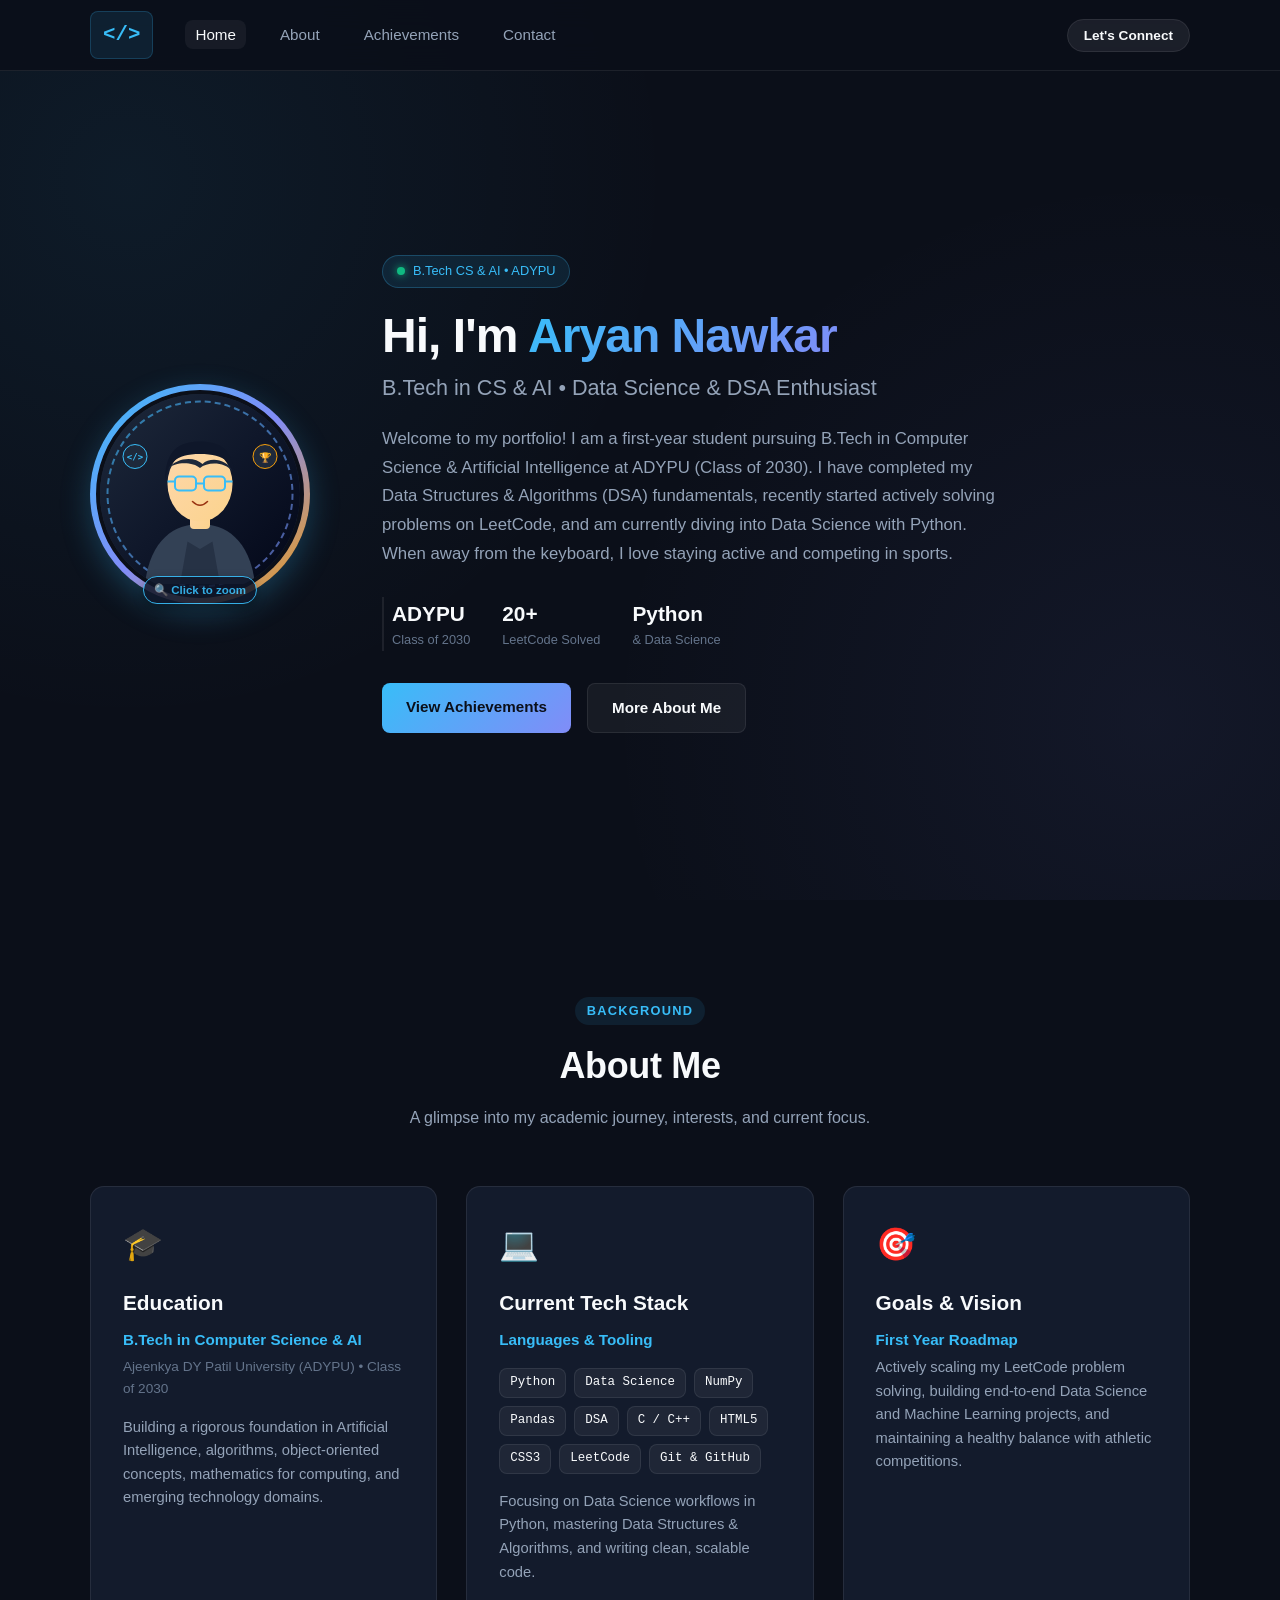
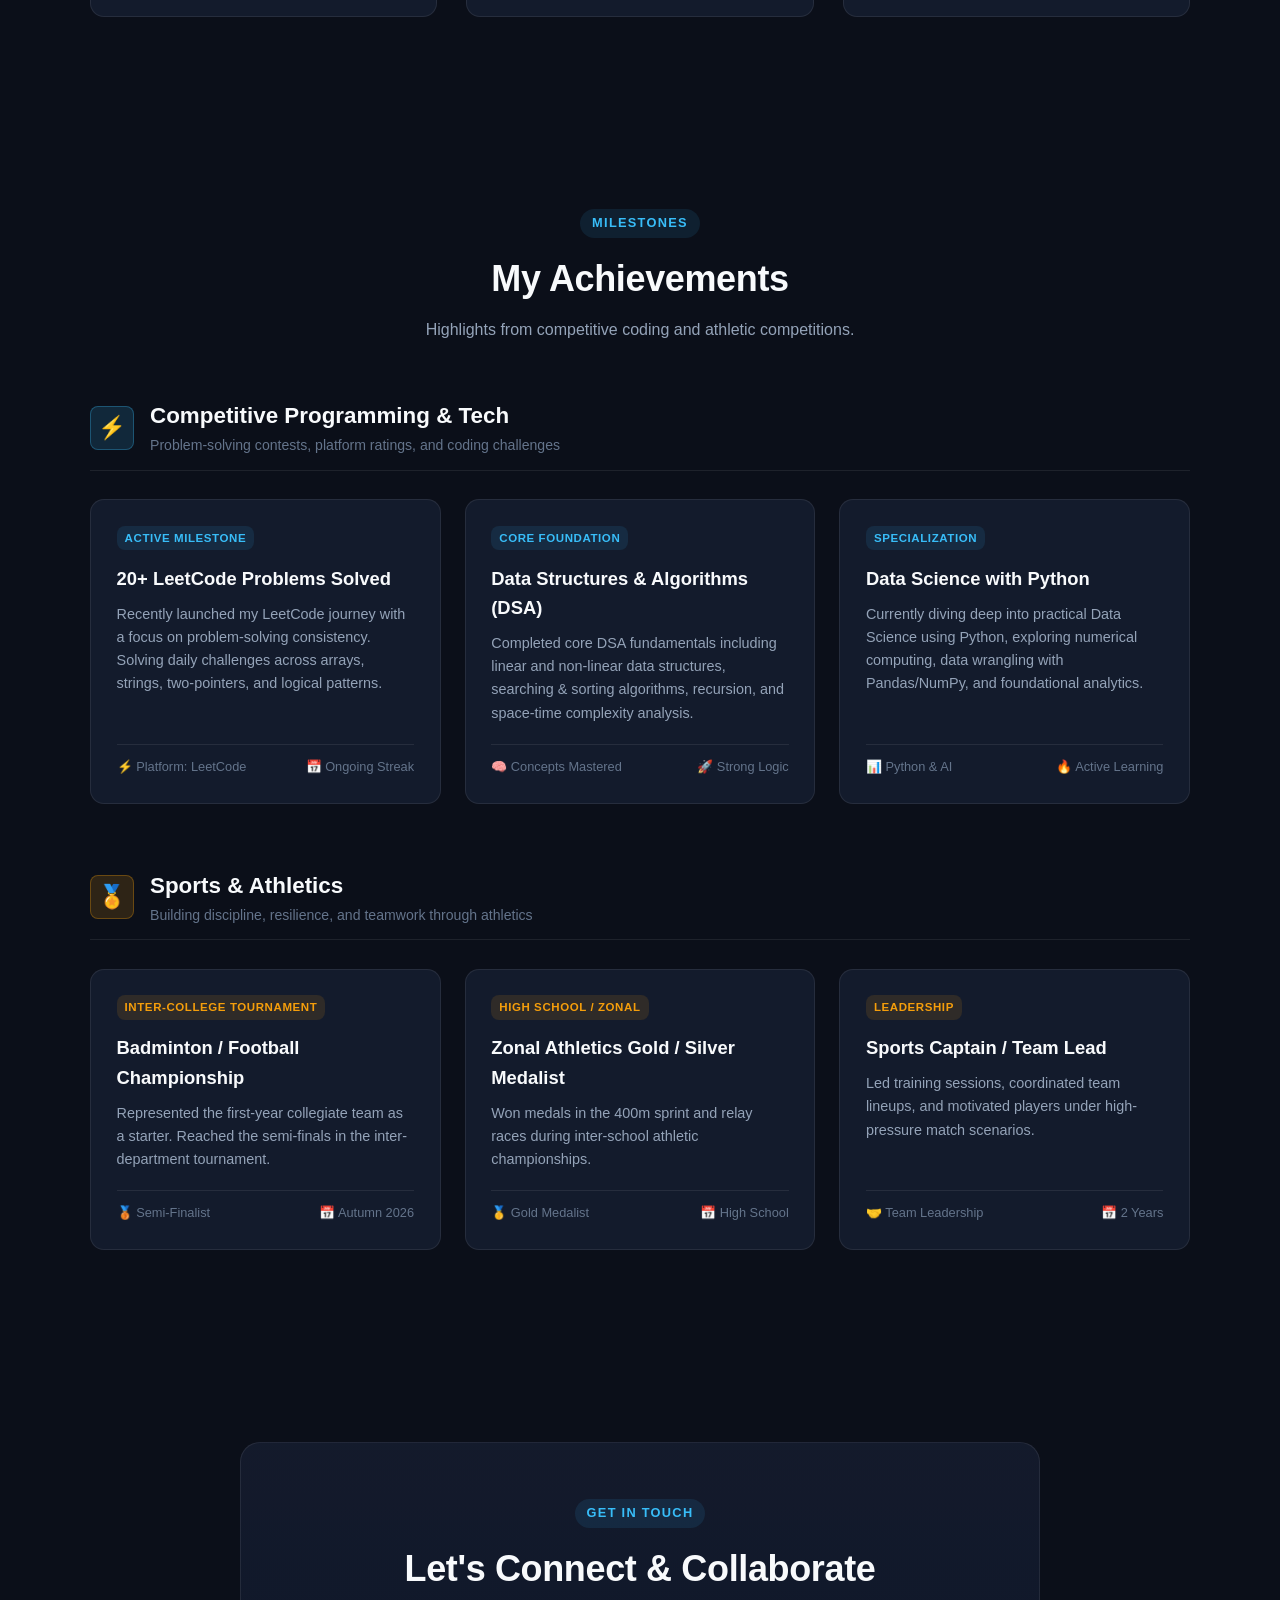
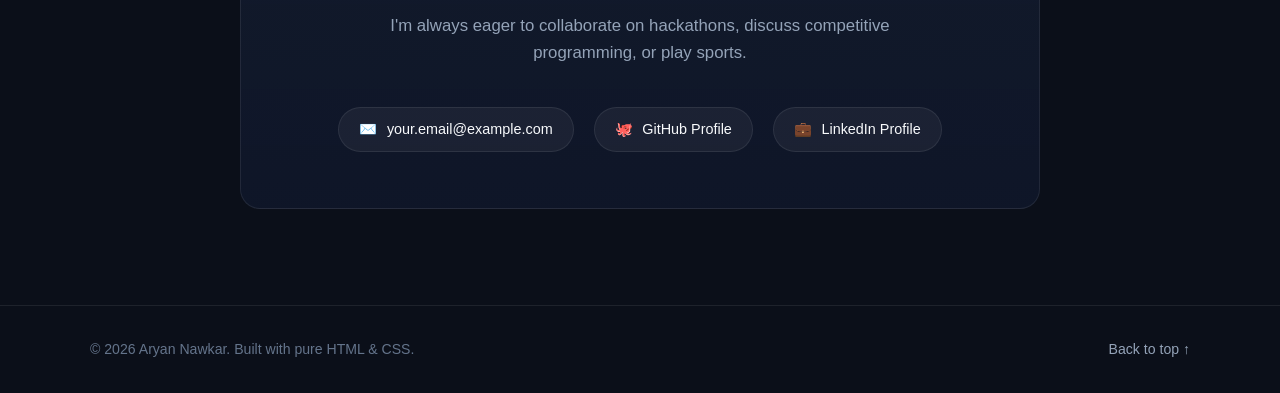
==== Portfolio/index.html @ 8f2a68d4 "Changing name form portfolio.html to index.html" ====
<!DOCTYPE html>
<html lang="en">
<head>
  <meta charset="UTF-8" />
  <meta name="viewport" content="width=device-width, initial-scale=1.0" />
  <title>Aryan Nawkar | B.Tech CS &amp; AI Portfolio</title>
  <link rel="stylesheet" href="style.css" />
</head>
<body>

  <!-- ========================================================= -->
  <!-- HIDDEN CHECKBOX CONTROLLER (FOR PURE CSS PHOTO MODAL)     -->
  <!-- ========================================================= -->
  <!-- This hidden checkbox lets us open/close the full photo on click without any JavaScript! -->
  <input type="checkbox" id="photo-zoom" class="photo-modal-toggle" aria-hidden="true" />

  <!-- ========================================================= -->
  <!-- NAVIGATION BAR (TOP-LEFT ORIENTED)                       -->
  <!-- ========================================================= -->
  <header class="site-header">
    <nav class="nav-container">
      <div class="nav-left">
        <span class="logo-mark">&lt;/&gt;</span>
        <ul class="nav-links">
          <li><a href="#home" class="nav-link active">Home</a></li>
          <li><a href="#about" class="nav-link">About</a></li>
          <li><a href="#achievements" class="nav-link">Achievements</a></li>
          <li><a href="#contact" class="nav-link">Contact</a></li>
        </ul>
      </div>
      <div class="nav-right">
        <a href="#contact" class="btn-nav">Let's Connect</a>
      </div>
    </nav>
  </header>

  <main>
    <!-- ========================================================= -->
    <!-- HERO / HOME SECTION                                       -->
    <!-- Left: Round Image (Clickable to animate into full view)   -->
    <!-- Right: Personal Description                               -->
    <!-- ========================================================= -->
    <section id="home" class="hero-section">
      <div class="hero-container">
        
        <!-- LEFT: ROUND PROFILE IMAGE -->
        <div class="hero-left">
          <!-- Clicking this label toggles the checkbox, triggering the zoom modal -->
          <label for="photo-zoom" class="avatar-wrapper" title="Click to view full picture">
            <!-- 💡 STUDENT TIP: Replace 'avatar-placeholder.svg' with your own image file (e.g. 'me.jpg') -->
            <img src="avatar-placeholder.svg" alt="Profile Picture" class="avatar-img" />
            <span class="avatar-badge">🔍 Click to zoom</span>
          </label>
        </div>

        <!-- RIGHT: DESCRIPTION -->
        <div class="hero-right">
          <div class="status-pill">
            <span class="status-dot"></span> B.Tech CS &amp; AI &bull; ADYPU
          </div>
          <h1 class="hero-title">
            Hi, I'm <span class="highlight">Aryan Nawkar</span>
          </h1>
          <h2 class="hero-subtitle">
            B.Tech in CS &amp; AI &bull; Data Science &amp; DSA Enthusiast
          </h2>
          <p class="hero-description">
            Welcome to my portfolio! I am a first-year student pursuing B.Tech in Computer Science &amp; Artificial Intelligence at ADYPU (Class of 2030). 
            I have completed my Data Structures &amp; Algorithms (DSA) fundamentals, recently started actively solving problems on LeetCode, 
            and am currently diving into Data Science with Python. When away from the keyboard, I love staying active and competing in sports.
          </p>

          <!-- Quick Highlights -->
          <div class="hero-highlights">
            <div class="highlight-item">
              <span class="highlight-num">ADYPU</span>
              <span class="highlight-label">Class of 2030</span>
            </div>
            <div class="highlight-item">
              <span class="highlight-num">20+</span>
              <span class="highlight-label">LeetCode Solved</span>
            </div>
            <div class="highlight-item">
              <span class="highlight-num">Python</span>
              <span class="highlight-label">&amp; Data Science</span>
            </div>
          </div>

          <div class="hero-actions">
            <a href="#achievements" class="btn-primary">View Achievements</a>
            <a href="#about" class="btn-secondary">More About Me</a>
          </div>
        </div>

      </div>
    </section>

    <!-- ========================================================= -->
    <!-- ABOUT SECTION                                             -->
    <!-- ========================================================= -->
    <section id="about" class="section about-section">
      <div class="container">
        <div class="section-header">
          <span class="section-tag">Background</span>
          <h2 class="section-title">About Me</h2>
          <p class="section-subtitle">A glimpse into my academic journey, interests, and current focus.</p>
        </div>

        <div class="about-grid">
          <div class="about-card">
            <div class="card-icon">🎓</div>
            <h3>Education</h3>
            <p class="card-headline">B.Tech in Computer Science &amp; AI</p>
            <p class="card-subtext">Ajeenkya DY Patil University (ADYPU) &bull; Class of 2030</p>
            <p class="card-desc">
              Building a rigorous foundation in Artificial Intelligence, algorithms, object-oriented concepts, 
              mathematics for computing, and emerging technology domains.
            </p>
          </div>

          <div class="about-card">
            <div class="card-icon">💻</div>
            <h3>Current Tech Stack</h3>
            <p class="card-headline">Languages &amp; Tooling</p>
            <div class="tags-container">
              <span class="tag">Python</span>
              <span class="tag">Data Science</span>
              <span class="tag">NumPy</span>
              <span class="tag">Pandas</span>
              <span class="tag">DSA</span>
              <span class="tag">C / C++</span>
              <span class="tag">HTML5</span>
              <span class="tag">CSS3</span>
              <span class="tag">LeetCode</span>
              <span class="tag">Git &amp; GitHub</span>
            </div>
            <p class="card-desc">
              Focusing on Data Science workflows in Python, mastering Data Structures &amp; Algorithms, and writing clean, scalable code.
            </p>
          </div>

          <div class="about-card">
            <div class="card-icon">🎯</div>
            <h3>Goals &amp; Vision</h3>
            <p class="card-headline">First Year Roadmap</p>
            <p class="card-desc">
              Actively scaling my LeetCode problem solving, building end-to-end Data Science and Machine Learning projects, 
              and maintaining a healthy balance with athletic competitions.
            </p>
          </div>
        </div>
      </div>
    </section>

    <!-- ========================================================= -->
    <!-- ACHIEVEMENTS SECTION (WITH SUBSECTIONS)                  -->
    <!-- 1. Competitive Programming                                -->
    <!-- 2. Sports & Athletics                                     -->
    <!-- ========================================================= -->
    <section id="achievements" class="section achievements-section">
      <div class="container">
        
        <div class="section-header">
          <span class="section-tag">Milestones</span>
          <h2 class="section-title">My Achievements</h2>
          <p class="section-subtitle">Highlights from competitive coding and athletic competitions.</p>
        </div>

        <!-- SUBSECTION 1: COMPETITIVE PROGRAMMING -->
        <div class="achieve-subsection">
          <div class="subsection-header">
            <div class="sub-icon">⚡</div>
            <div>
              <h3 class="subsection-title">Competitive Programming &amp; Tech</h3>
              <p class="subsection-desc">Problem-solving contests, platform ratings, and coding challenges</p>
            </div>
          </div>

          <div class="achieve-grid">
            <div class="achieve-card">
              <div class="achieve-badge">Active Milestone</div>
              <h4>20+ LeetCode Problems Solved</h4>
              <p>
                Recently launched my LeetCode journey with a focus on problem-solving consistency. Solving daily challenges across arrays, strings, two-pointers, and logical patterns.
              </p>
              <div class="achieve-meta">
                <span>⚡ Platform: LeetCode</span>
                <span>📅 Ongoing Streak</span>
              </div>
            </div>

            <div class="achieve-card">
              <div class="achieve-badge">Core Foundation</div>
              <h4>Data Structures &amp; Algorithms (DSA)</h4>
              <p>
                Completed core DSA fundamentals including linear and non-linear data structures, searching &amp; sorting algorithms, recursion, and space-time complexity analysis.
              </p>
              <div class="achieve-meta">
                <span>🧠 Concepts Mastered</span>
                <span>🚀 Strong Logic</span>
              </div>
            </div>

            <div class="achieve-card">
              <div class="achieve-badge">Specialization</div>
              <h4>Data Science with Python</h4>
              <p>
                Currently diving deep into practical Data Science using Python, exploring numerical computing, data wrangling with Pandas/NumPy, and foundational analytics.
              </p>
              <div class="achieve-meta">
                <span>📊 Python &amp; AI</span>
                <span>🔥 Active Learning</span>
              </div>
            </div>
          </div>
        </div>

        <!-- SUBSECTION 2: SPORTS & ATHLETICS -->
        <div class="achieve-subsection sports-subsection">
          <div class="subsection-header">
            <div class="sub-icon sports-icon">🏅</div>
            <div>
              <h3 class="subsection-title">Sports &amp; Athletics</h3>
              <p class="subsection-desc">Building discipline, resilience, and teamwork through athletics</p>
            </div>
          </div>

          <div class="achieve-grid">
            <div class="achieve-card sports-card">
              <div class="achieve-badge sport-badge">Inter-College Tournament</div>
              <h4>Badminton / Football Championship</h4>
              <p>
                Represented the first-year collegiate team as a starter. Reached the semi-finals in the 
                inter-department tournament.
              </p>
              <div class="achieve-meta">
                <span>🥉 Semi-Finalist</span>
                <span>📅 Autumn 2026</span>
              </div>
            </div>

            <div class="achieve-card sports-card">
              <div class="achieve-badge sport-badge">High School / Zonal</div>
              <h4>Zonal Athletics Gold / Silver Medalist</h4>
              <p>
                Won medals in the 400m sprint and relay races during inter-school athletic championships.
              </p>
              <div class="achieve-meta">
                <span>🥇 Gold Medalist</span>
                <span>📅 High School</span>
              </div>
            </div>

            <div class="achieve-card sports-card">
              <div class="achieve-badge sport-badge">Leadership</div>
              <h4>Sports Captain / Team Lead</h4>
              <p>
                Led training sessions, coordinated team lineups, and motivated players under high-pressure 
                match scenarios.
              </p>
              <div class="achieve-meta">
                <span>🤝 Team Leadership</span>
                <span>📅 2 Years</span>
              </div>
            </div>
          </div>
        </div>

      </div>
    </section>

    <!-- ========================================================= -->
    <!-- CONTACT SECTION                                           -->
    <!-- ========================================================= -->
    <section id="contact" class="section contact-section">
      <div class="container">
        <div class="contact-box">
          <span class="section-tag">Get In Touch</span>
          <h2 class="section-title">Let's Connect &amp; Collaborate</h2>
          <p class="contact-text">
            I'm always eager to collaborate on hackathons, discuss competitive programming, or play sports.
          </p>

          <div class="contact-links">
            <a href="mailto:your.email@example.com" class="contact-item">
              <span class="contact-icon">✉️</span>
              <span class="contact-info">your.email@example.com</span>
            </a>
            <a href="https://github.com" target="_blank" rel="noopener noreferrer" class="contact-item">
              <span class="contact-icon">🐙</span>
              <span class="contact-info">GitHub Profile</span>
            </a>
            <a href="https://linkedin.com" target="_blank" rel="noopener noreferrer" class="contact-item">
              <span class="contact-icon">💼</span>
              <span class="contact-info">LinkedIn Profile</span>
            </a>
          </div>
        </div>
      </div>
    </section>
  </main>

  <!-- ========================================================= -->
  <!-- FOOTER                                                    -->
  <!-- ========================================================= -->
  <footer class="site-footer">
    <div class="container footer-content">
      <p>&copy; 2026 Aryan Nawkar. Built with pure HTML &amp; CSS.</p>
      <a href="#home" class="back-to-top">Back to top &uarr;</a>
    </div>
  </footer>

  <!-- ========================================================= -->
  <!-- FULL PICTURE MODAL (ANIMATES WHEN AVATAR IS CLICKED)      -->
  <!-- PURE HTML & CSS (Controlled by #photo-zoom checkbox)      -->
  <!-- ========================================================= -->
  <div class="photo-modal-overlay">
    <!-- Clicking this backdrop closes the modal by unchecking the checkbox -->
    <label for="photo-zoom" class="modal-backdrop"></label>

    <div class="modal-dialog">
      <!-- Close 'X' Button -->
      <label for="photo-zoom" class="modal-close-btn" title="Close full view">&times;</label>
      
      <!-- Full-Size Image Container -->
      <div class="modal-image-wrapper">
        <img src="avatar-placeholder.svg" alt="Aryan Nawkar Profile Picture Full View" class="modal-full-img" />
      </div>

      <div class="modal-caption">
        <h3>Aryan Nawkar</h3>
        <p>B.Tech CS &amp; AI &bull; ADYPU (Class of 2030)</p>
      </div>
    </div>
  </div>

</body>
</html>
---- Portfolio/style.css ----
/* ==========================================================================
   PORTFOLIO STYLESHEET (style.css)
   Pure CSS - No JavaScript Required!
   ========================================================================== */

/* --- CSS Variables & Theme --- */
:root {
  --bg-main: #0b0f19;
  --bg-card: rgba(22, 30, 49, 0.85);
  --bg-card-hover: rgba(30, 41, 67, 0.95);
  --border-color: rgba(255, 255, 255, 0.08);
  --border-highlight: rgba(99, 102, 241, 0.4);

  --text-primary: #f8fafc;
  --text-secondary: #94a3b8;
  --text-muted: #64748b;

  --accent-blue: #38bdf8;
  --accent-purple: #818cf8;
  --accent-sport: #f59e0b;
  --accent-green: #10b981;

  --gradient-tech: linear-gradient(135deg, #38bdf8 0%, #818cf8 100%);
  --gradient-sport: linear-gradient(135deg, #f59e0b 0%, #ef4444 100%);

  --font-stack: -apple-system, BlinkMacSystemFont, "Segoe UI", Roboto, Helvetica, Arial, sans-serif;
  --radius-sm: 8px;
  --radius-md: 14px;
  --radius-lg: 20px;
  --radius-full: 9999px;

  --transition-fast: 0.2s ease;
  --transition-smooth: 0.35s cubic-bezier(0.16, 1, 0.3, 1);
}

/* --- Global Reset & Box Sizing --- */
*, *::before, *::after {
  margin: 0;
  padding: 0;
  box-sizing: border-box;
}

html {
  scroll-behavior: smooth;
  scroll-padding-top: 80px;
}

body {
  font-family: var(--font-stack);
  background-color: var(--bg-main);
  color: var(--text-primary);
  line-height: 1.6;
  min-height: 100vh;
  position: relative;
  overflow-x: hidden;
  background-image: 
    radial-gradient(circle at 10% 20%, rgba(56, 189, 248, 0.07) 0%, transparent 40%),
    radial-gradient(circle at 90% 80%, rgba(129, 140, 248, 0.07) 0%, transparent 40%);
  background-attachment: fixed;
}

a {
  color: inherit;
  text-decoration: none;
}

ul {
  list-style: none;
}

img {
  max-width: 100%;
  display: block;
}

.container {
  width: 90%;
  max-width: 1100px;
  margin: 0 auto;
}

/* ==========================================================================
   NAVIGATION BAR (TOP-LEFT ORIENTED)
   ========================================================================== */
.site-header {
  position: sticky;
  top: 0;
  left: 0;
  width: 100%;
  background: rgba(11, 15, 25, 0.85);
  backdrop-filter: blur(14px);
  -webkit-backdrop-filter: blur(14px);
  border-bottom: 1px solid var(--border-color);
  z-index: 100;
}

.nav-container {
  width: 90%;
  max-width: 1100px;
  margin: 0 auto;
  display: flex;
  align-items: center;
  justify-content: space-between;
  height: 70px;
}

/* Top-left aligned navigation */
.nav-left {
  display: flex;
  align-items: center;
  gap: 2rem;
}

.logo-mark {
  font-family: monospace;
  font-size: 1.3rem;
  font-weight: 700;
  color: var(--accent-blue);
  background: rgba(56, 189, 248, 0.1);
  padding: 6px 12px;
  border-radius: var(--radius-sm);
  border: 1px solid rgba(56, 189, 248, 0.2);
}

.nav-links {
  display: flex;
  align-items: center;
  gap: 1.5rem;
}

.nav-link {
  font-size: 0.95rem;
  font-weight: 500;
  color: var(--text-secondary);
  padding: 6px 10px;
  border-radius: var(--radius-sm);
  transition: color var(--transition-fast), background var(--transition-fast);
}

.nav-link:hover,
.nav-link.active {
  color: var(--text-primary);
  background: rgba(255, 255, 255, 0.05);
}

.btn-nav {
  font-size: 0.85rem;
  font-weight: 600;
  color: var(--text-primary);
  background: rgba(255, 255, 255, 0.07);
  border: 1px solid var(--border-color);
  padding: 8px 16px;
  border-radius: var(--radius-full);
  transition: all var(--transition-fast);
}

.btn-nav:hover {
  background: var(--text-primary);
  color: var(--bg-main);
  transform: translateY(-1px);
}

/* ==========================================================================
   HERO / HOME SECTION
   Left: Round Clickable Profile Image
   Right: Personal Description
   ========================================================================== */
.hero-section {
  padding: 5rem 0 4rem 0;
  min-height: calc(100vh - 70px);
  display: flex;
  align-items: center;
}

.hero-container {
  width: 90%;
  max-width: 1100px;
  margin: 0 auto;
  display: flex;
  align-items: center;
  justify-content: flex-start;
  gap: 4.5rem;
}

/* --- Hero Left: Round Photo --- */
.hero-left {
  flex-shrink: 0;
}

.avatar-wrapper {
  position: relative;
  display: block;
  width: 220px;
  height: 220px;
  border-radius: 50%;
  padding: 6px;
  background: linear-gradient(135deg, #38bdf8, #818cf8, #f59e0b);
  cursor: pointer;
  box-shadow: 0 10px 30px rgba(56, 189, 248, 0.25);
  transition: transform var(--transition-smooth), box-shadow var(--transition-smooth);
}

.avatar-wrapper:hover {
  transform: scale(1.05) rotate(1deg);
  box-shadow: 0 15px 40px rgba(129, 140, 248, 0.4);
}

.avatar-img {
  width: 100%;
  height: 100%;
  border-radius: 50%;
  object-fit: cover;
  background-color: #1e293b;
  border: 4px solid var(--bg-main);
  transition: filter var(--transition-fast);
}

.avatar-wrapper:hover .avatar-img {
  filter: brightness(1.08);
}

/* Tooltip Badge on Image */
.avatar-badge {
  position: absolute;
  bottom: 0px;
  left: 50%;
  transform: translateX(-50%);
  background: rgba(15, 23, 42, 0.95);
  border: 1px solid var(--accent-blue);
  color: var(--accent-blue);
  font-size: 0.72rem;
  font-weight: 600;
  padding: 4px 10px;
  border-radius: var(--radius-full);
  white-space: nowrap;
  box-shadow: 0 4px 12px rgba(0, 0, 0, 0.4);
  pointer-events: none;
  opacity: 0.9;
  transition: opacity var(--transition-fast), transform var(--transition-fast);
}

.avatar-wrapper:hover .avatar-badge {
  opacity: 1;
  transform: translateX(-50%) translateY(-2px);
}

/* --- Hero Right: Description --- */
.hero-right {
  flex: 1;
}

.status-pill {
  display: inline-flex;
  align-items: center;
  gap: 8px;
  font-size: 0.8rem;
  font-weight: 500;
  color: var(--accent-blue);
  background: rgba(56, 189, 248, 0.1);
  border: 1px solid rgba(56, 189, 248, 0.25);
  padding: 5px 14px;
  border-radius: var(--radius-full);
  margin-bottom: 1.25rem;
}

.status-dot {
  width: 8px;
  height: 8px;
  border-radius: 50%;
  background-color: var(--accent-green);
  box-shadow: 0 0 8px var(--accent-green);
}

.hero-title {
  font-size: 3rem;
  font-weight: 800;
  line-height: 1.15;
  margin-bottom: 0.5rem;
  letter-spacing: -0.02em;
}

.hero-title .highlight {
  background: var(--gradient-tech);
  -webkit-background-clip: text;
  -webkit-text-fill-color: transparent;
}

.hero-subtitle {
  font-size: 1.35rem;
  font-weight: 500;
  color: var(--text-secondary);
  margin-bottom: 1.25rem;
}

.hero-description {
  font-size: 1.05rem;
  color: var(--text-secondary);
  line-height: 1.7;
  margin-bottom: 1.8rem;
  max-width: 620px;
}

/* Highlight Stats */
.hero-highlights {
  display: flex;
  gap: 2rem;
  margin-bottom: 2rem;
  padding-left: 0.5rem;
  border-left: 2px solid var(--border-color);
}

.highlight-item {
  display: flex;
  flex-direction: column;
}

.highlight-num {
  font-size: 1.3rem;
  font-weight: 700;
  color: var(--text-primary);
}

.highlight-label {
  font-size: 0.8rem;
  color: var(--text-muted);
}

.hero-actions {
  display: flex;
  gap: 1rem;
}

.btn-primary {
  display: inline-block;
  background: var(--gradient-tech);
  color: #0b0f19;
  font-weight: 700;
  font-size: 0.95rem;
  padding: 12px 24px;
  border-radius: var(--radius-sm);
  transition: transform var(--transition-fast), box-shadow var(--transition-fast);
}

.btn-primary:hover {
  transform: translateY(-2px);
  box-shadow: 0 8px 25px rgba(56, 189, 248, 0.35);
}

.btn-secondary {
  display: inline-block;
  background: rgba(255, 255, 255, 0.05);
  border: 1px solid var(--border-color);
  color: var(--text-primary);
  font-weight: 600;
  font-size: 0.95rem;
  padding: 12px 24px;
  border-radius: var(--radius-sm);
  transition: all var(--transition-fast);
}

.btn-secondary:hover {
  background: rgba(255, 255, 255, 0.1);
  border-color: rgba(255, 255, 255, 0.2);
  transform: translateY(-2px);
}

/* ==========================================================================
   COMMON SECTION STYLES
   ========================================================================== */
.section {
  padding: 6rem 0;
}

.section-header {
  text-align: center;
  margin-bottom: 3.5rem;
}

.section-tag {
  display: inline-block;
  font-size: 0.8rem;
  text-transform: uppercase;
  letter-spacing: 0.1em;
  font-weight: 700;
  color: var(--accent-blue);
  background: rgba(56, 189, 248, 0.1);
  padding: 4px 12px;
  border-radius: var(--radius-full);
  margin-bottom: 0.75rem;
}

.section-title {
  font-size: 2.25rem;
  font-weight: 700;
  margin-bottom: 0.6rem;
  letter-spacing: -0.01em;
}

.section-subtitle {
  color: var(--text-secondary);
  font-size: 1rem;
  max-width: 550px;
  margin: 0 auto;
}

/* ==========================================================================
   ABOUT SECTION
   ========================================================================== */
.about-grid {
  display: grid;
  grid-template-columns: repeat(auto-fit, minmax(300px, 1fr));
  gap: 1.8rem;
}

.about-card {
  background: var(--bg-card);
  border: 1px solid var(--border-color);
  border-radius: var(--radius-md);
  padding: 2rem;
  transition: transform var(--transition-smooth), border-color var(--transition-smooth), box-shadow var(--transition-smooth);
}

.about-card:hover {
  transform: translateY(-6px);
  border-color: var(--border-highlight);
  box-shadow: 0 12px 30px rgba(0, 0, 0, 0.4);
}

.card-icon {
  font-size: 2rem;
  margin-bottom: 1rem;
}

.about-card h3 {
  font-size: 1.3rem;
  margin-bottom: 0.5rem;
}

.card-headline {
  color: var(--accent-blue);
  font-weight: 600;
  font-size: 0.95rem;
  margin-bottom: 0.25rem;
}

.card-subtext {
  font-size: 0.85rem;
  color: var(--text-muted);
  margin-bottom: 1rem;
}

.card-desc {
  font-size: 0.92rem;
  color: var(--text-secondary);
  line-height: 1.6;
}

.tags-container {
  display: flex;
  flex-wrap: wrap;
  gap: 0.5rem;
  margin: 1rem 0;
}

.tag {
  background: rgba(255, 255, 255, 0.05);
  border: 1px solid var(--border-color);
  color: var(--text-primary);
  font-size: 0.78rem;
  padding: 4px 10px;
  border-radius: var(--radius-sm);
  font-family: monospace;
}

/* ==========================================================================
   ACHIEVEMENTS SECTION (WITH SUBSECTIONS: TECH & SPORTS)
   ========================================================================== */
.achieve-subsection {
  margin-bottom: 4rem;
}

.achieve-subsection:last-child {
  margin-bottom: 0;
}

.subsection-header {
  display: flex;
  align-items: center;
  gap: 1rem;
  margin-bottom: 1.8rem;
  padding-bottom: 0.8rem;
  border-bottom: 1px solid var(--border-color);
}

.sub-icon {
  width: 44px;
  height: 44px;
  display: flex;
  align-items: center;
  justify-content: center;
  font-size: 1.4rem;
  border-radius: var(--radius-sm);
  background: rgba(56, 189, 248, 0.15);
  border: 1px solid rgba(56, 189, 248, 0.3);
  color: var(--accent-blue);
}

.sports-icon {
  background: rgba(245, 158, 11, 0.15);
  border: 1px solid rgba(245, 158, 11, 0.3);
  color: var(--accent-sport);
}

.subsection-title {
  font-size: 1.4rem;
  font-weight: 700;
}

.subsection-desc {
  font-size: 0.88rem;
  color: var(--text-muted);
}

/* Achievement Cards Grid */
.achieve-grid {
  display: grid;
  grid-template-columns: repeat(auto-fit, minmax(290px, 1fr));
  gap: 1.5rem;
}

.achieve-card {
  background: var(--bg-card);
  border: 1px solid var(--border-color);
  border-radius: var(--radius-md);
  padding: 1.6rem;
  display: flex;
  flex-direction: column;
  justify-content: space-between;
  transition: transform var(--transition-smooth), border-color var(--transition-smooth), box-shadow var(--transition-smooth);
  position: relative;
  overflow: hidden;
}

.achieve-card::before {
  content: '';
  position: absolute;
  top: 0;
  left: 0;
  right: 0;
  height: 3px;
  background: var(--gradient-tech);
  opacity: 0;
  transition: opacity var(--transition-fast);
}

.achieve-card:hover {
  transform: translateY(-5px);
  border-color: rgba(56, 189, 248, 0.4);
  box-shadow: 0 12px 30px rgba(0, 0, 0, 0.35);
}

.achieve-card:hover::before {
  opacity: 1;
}

.sports-card::before {
  background: var(--gradient-sport);
}

.sports-card:hover {
  border-color: rgba(245, 158, 11, 0.4);
}

.achieve-badge {
  align-self: flex-start;
  font-size: 0.72rem;
  font-weight: 600;
  text-transform: uppercase;
  letter-spacing: 0.05em;
  background: rgba(56, 189, 248, 0.1);
  color: var(--accent-blue);
  padding: 3px 8px;
  border-radius: var(--radius-sm);
  margin-bottom: 0.85rem;
}

.sport-badge {
  background: rgba(245, 158, 11, 0.12);
  color: var(--accent-sport);
}

.achieve-card h4 {
  font-size: 1.15rem;
  margin-bottom: 0.6rem;
}

.achieve-card p {
  font-size: 0.9rem;
  color: var(--text-secondary);
  line-height: 1.6;
  margin-bottom: 1.2rem;
  flex-grow: 1;
}

.achieve-meta {
  display: flex;
  justify-content: space-between;
  font-size: 0.8rem;
  font-weight: 500;
  color: var(--text-muted);
  border-top: 1px solid var(--border-color);
  padding-top: 0.75rem;
}

/* ==========================================================================
   CONTACT SECTION
   ========================================================================== */
.contact-box {
  background: linear-gradient(180deg, rgba(22, 30, 49, 0.8) 0%, rgba(15, 23, 42, 0.9) 100%);
  border: 1px solid var(--border-color);
  border-radius: var(--radius-lg);
  padding: 3.5rem 2rem;
  text-align: center;
  max-width: 800px;
  margin: 0 auto;
}

.contact-text {
  font-size: 1.05rem;
  color: var(--text-secondary);
  margin: 1rem auto 2.5rem auto;
  max-width: 500px;
}

.contact-links {
  display: flex;
  justify-content: center;
  flex-wrap: wrap;
  gap: 1.25rem;
}

.contact-item {
  display: inline-flex;
  align-items: center;
  gap: 0.6rem;
  background: rgba(255, 255, 255, 0.05);
  border: 1px solid var(--border-color);
  padding: 10px 20px;
  border-radius: var(--radius-full);
  font-size: 0.9rem;
  font-weight: 500;
  color: var(--text-primary);
  transition: all var(--transition-fast);
}

.contact-item:hover {
  background: rgba(255, 255, 255, 0.12);
  border-color: var(--accent-blue);
  transform: translateY(-2px);
  color: var(--accent-blue);
}

/* ==========================================================================
   FOOTER
   ========================================================================== */
.site-footer {
  border-top: 1px solid var(--border-color);
  padding: 2rem 0;
  background: var(--bg-main);
  font-size: 0.88rem;
  color: var(--text-muted);
}

.footer-content {
  display: flex;
  justify-content: space-between;
  align-items: center;
  flex-wrap: wrap;
  gap: 1rem;
}

.back-to-top {
  color: var(--text-secondary);
  font-weight: 500;
  transition: color var(--transition-fast);
}

.back-to-top:hover {
  color: var(--accent-blue);
}

/* ==========================================================================
   PURE CSS CLICK-TO-ANIMATE FULL PICTURE MODAL
   Controlled by the hidden #photo-zoom checkbox
   ========================================================================== */

/* 1. Hide the checkbox itself from view */
.photo-modal-toggle {
  display: none;
}

/* 2. Modal Overlay / Backdrop */
.photo-modal-overlay {
  position: fixed;
  inset: 0;
  background: rgba(8, 12, 22, 0.88);
  backdrop-filter: blur(12px);
  -webkit-backdrop-filter: blur(12px);
  z-index: 9999;
  display: flex;
  align-items: center;
  justify-content: center;
  padding: 1.5rem;

  /* Initially hidden */
  opacity: 0;
  visibility: hidden;
  pointer-events: none;
  transition: opacity 0.4s ease, visibility 0.4s ease;
}

/* Backdrop label click to close */
.modal-backdrop {
  position: absolute;
  inset: 0;
  cursor: pointer;
}

/* 3. The Modal Dialog Card that Animates from Circle to Full Photo */
.modal-dialog {
  position: relative;
  z-index: 10;
  background: #151d30;
  border: 1px solid rgba(255, 255, 255, 0.15);
  border-radius: var(--radius-lg);
  box-shadow: 0 25px 60px rgba(0, 0, 0, 0.7);
  padding: 1.5rem;
  max-width: 520px;
  width: 100%;
  text-align: center;

  /* Animation Initial State: scaled down, round & transparent */
  transform: scale(0.25) translateY(40px);
  opacity: 0;
  transition: transform 0.45s cubic-bezier(0.16, 1, 0.3, 1), 
              opacity 0.4s ease;
}

/* Modal Close "X" Button */
.modal-close-btn {
  position: absolute;
  top: 12px;
  right: 14px;
  width: 36px;
  height: 36px;
  background: rgba(255, 255, 255, 0.1);
  border-radius: 50%;
  display: flex;
  align-items: center;
  justify-content: center;
  font-size: 1.4rem;
  line-height: 1;
  color: var(--text-primary);
  cursor: pointer;
  transition: background var(--transition-fast), transform var(--transition-fast);
  z-index: 12;
}

.modal-close-btn:hover {
  background: rgba(239, 68, 68, 0.85);
  transform: rotate(90deg);
}

/* Full Picture Image inside Modal */
.modal-image-wrapper {
  width: 100%;
  height: 380px;
  max-height: 60vh;
  border-radius: var(--radius-md);
  overflow: hidden;
  background-color: #0b0f19;
  border: 1px solid var(--border-color);
  margin-bottom: 1.2rem;
}

.modal-full-img {
  width: 100%;
  height: 100%;
  object-fit: cover;
  transition: transform 0.5s ease;
}

.modal-caption h3 {
  font-size: 1.25rem;
  font-weight: 700;
  margin-bottom: 0.25rem;
  color: var(--text-primary);
}

.modal-caption p {
  font-size: 0.88rem;
  color: var(--text-secondary);
}

/* ==========================================================================
   THE MAGIC: When the hidden checkbox is checked, trigger the animation!
   ========================================================================== */
.photo-modal-toggle:checked ~ .photo-modal-overlay {
  opacity: 1;
  visibility: visible;
  pointer-events: auto;
}

.photo-modal-toggle:checked ~ .photo-modal-overlay .modal-dialog {
  transform: scale(1) translateY(0);
  opacity: 1;
}

.photo-modal-toggle:checked ~ .photo-modal-overlay .modal-full-img {
  transform: scale(1.02);
}

/* ==========================================================================
   RESPONSIVE DESIGN (TABLETS & MOBILE PHONES)
   ========================================================================== */
@media (max-width: 868px) {
  .hero-container {
    flex-direction: column;
    text-align: center;
    gap: 2.5rem;
  }

  .hero-title {
    font-size: 2.4rem;
  }

  .hero-description {
    margin-left: auto;
    margin-right: auto;
  }

  .hero-highlights {
    justify-content: center;
    border-left: none;
    border-top: 1px solid var(--border-color);
    border-bottom: 1px solid var(--border-color);
    padding: 1rem 0;
  }

  .hero-actions {
    justify-content: center;
  }

  .nav-left {
    gap: 1rem;
  }

  .nav-links {
    gap: 0.8rem;
  }

  .btn-nav {
    display: none;
  }
}

@media (max-width: 480px) {
  .avatar-wrapper {
    width: 170px;
    height: 170px;
  }

  .hero-title {
    font-size: 2rem;
  }

  .hero-subtitle {
    font-size: 1.1rem;
  }

  .hero-actions {
    flex-direction: column;
  }

  .modal-image-wrapper {
    height: 280px;
  }
}
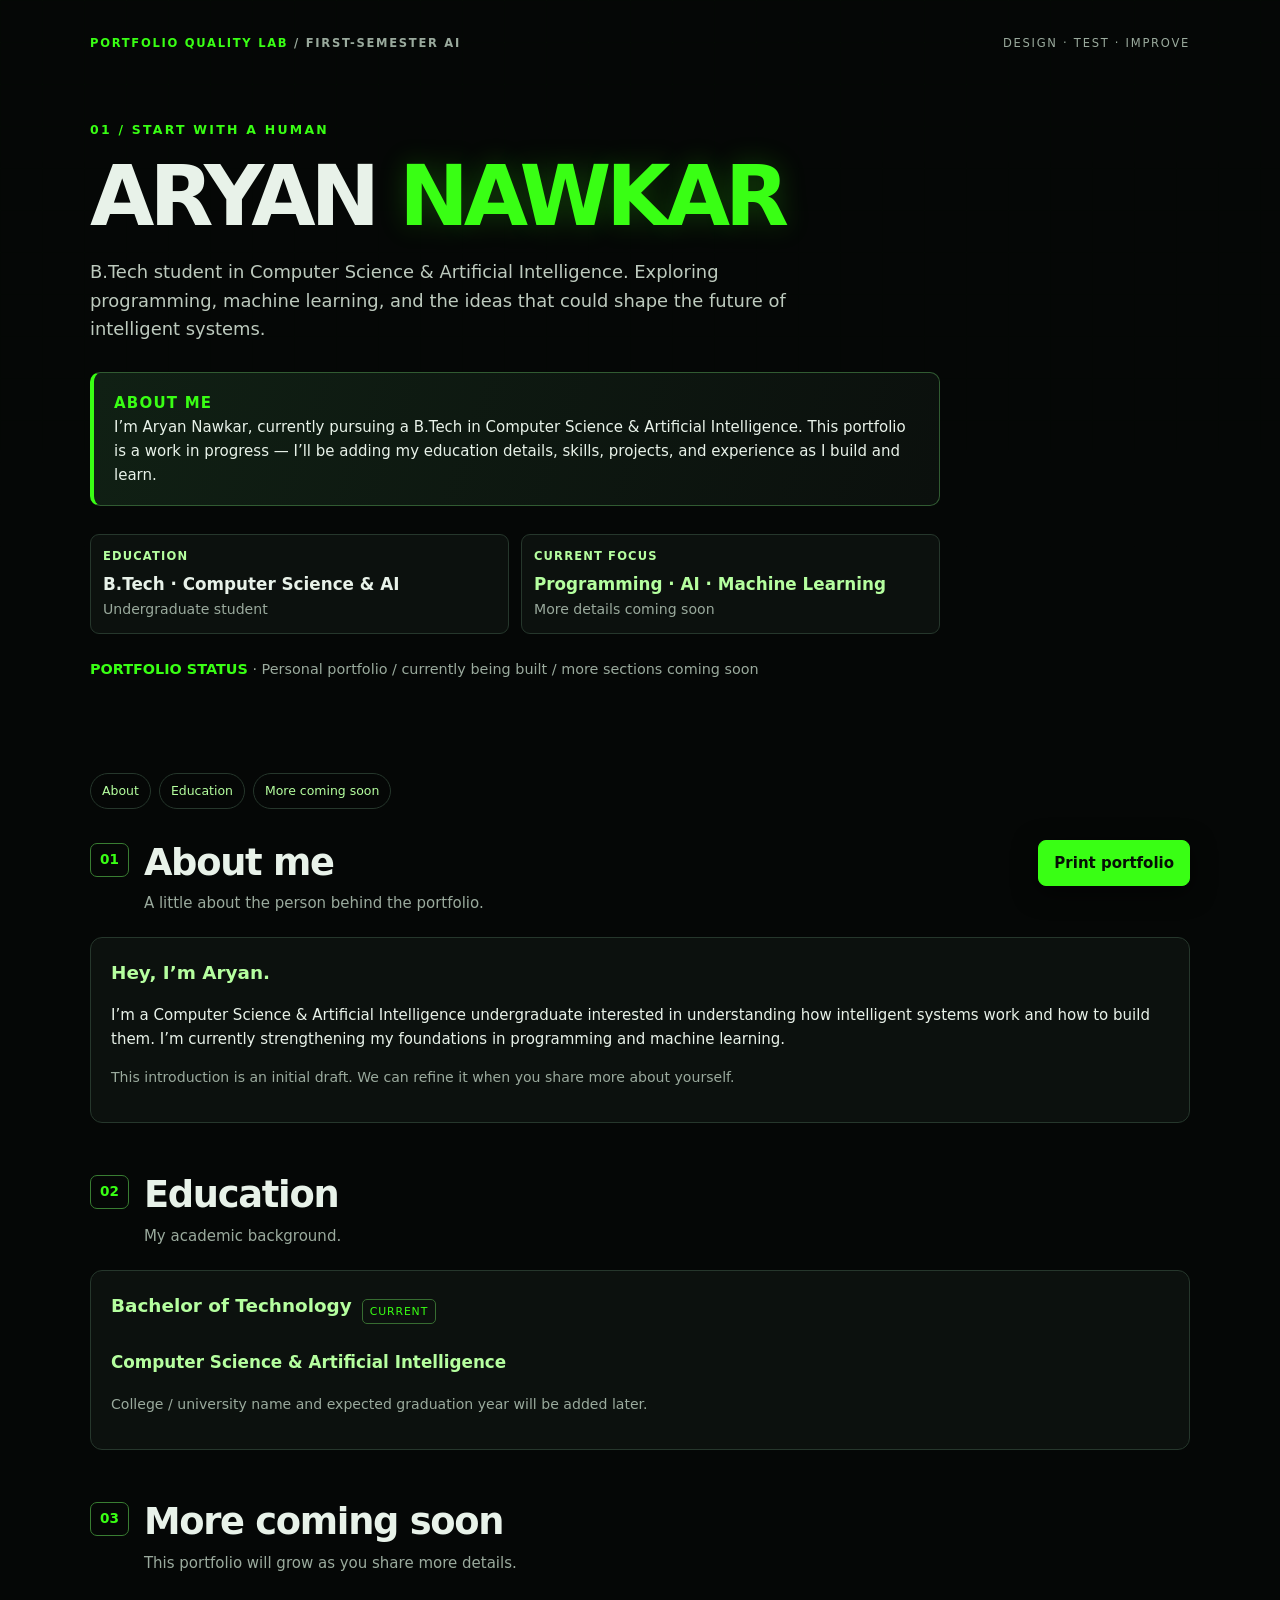
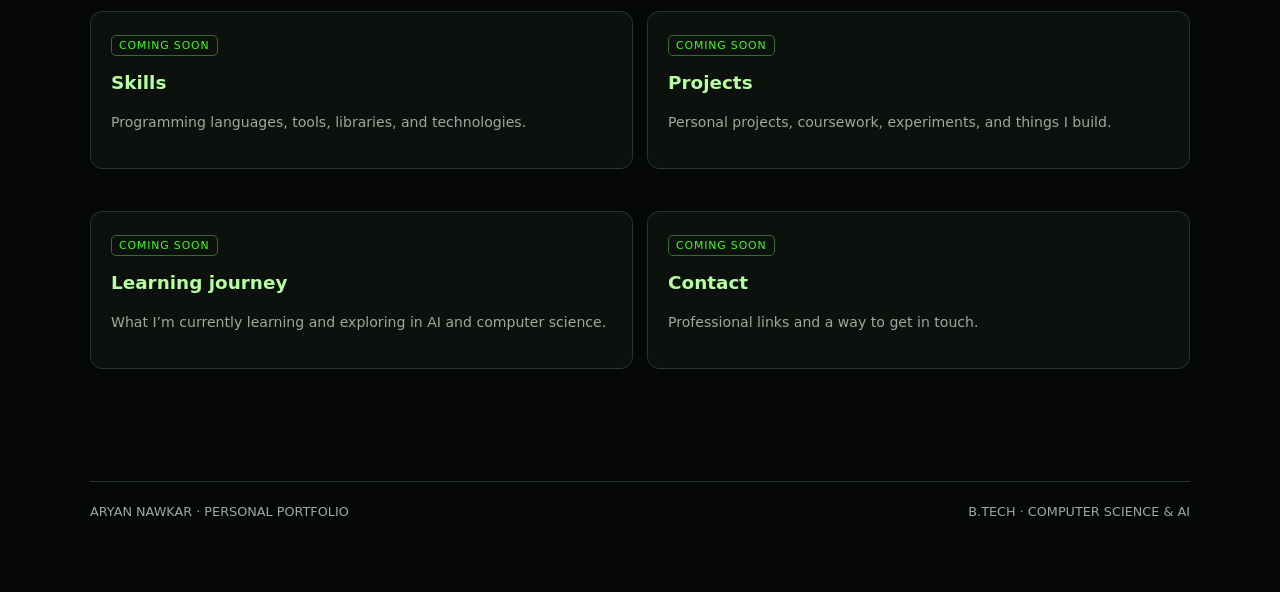
==== commit 743f0080: "Updating Portfolio" ====
--- a/Portfolio/index.html
+++ b/Portfolio/index.html
@@ -1,338 +1,126 @@
 <!DOCTYPE html>
 <html lang="en">
 <head>
-  <meta charset="UTF-8" />
-  <meta name="viewport" content="width=device-width, initial-scale=1.0" />
-  <title>Aryan Nawkar | B.Tech CS &amp; AI Portfolio</title>
-  <link rel="stylesheet" href="style.css" />
+<meta charset="UTF-8">
+<meta name="viewport" content="width=device-width, initial-scale=1.0">
+<title>Aryan Nawkar — Portfolio</title>
+<style>
+:root{
+  --bg:#050706;--panel:#0c110e;--panel2:#111914;--line:#26372c;
+  --green:#39ff14;--green-soft:#b5ff9f;--text:#e8f2e9;--muted:#9aaa9d;
+  --amber:#d9ff6b;--danger:#ff6b6b;
+}
+*{box-sizing:border-box}
+html{scroll-behavior:smooth}
+body{margin:0;background:var(--bg);color:var(--text);font:15px/1.6 Inter,ui-sans-serif,system-ui,-apple-system,BlinkMacSystemFont,"Segoe UI",sans-serif}
+body:before{content:"";position:fixed;inset:0;pointer-events:none;opacity:.12;background-image:linear-gradient(rgba(57,255,20,.08) 1px,transparent 1px),linear-gradient(90deg,rgba(57,255,20,.08) 1px,transparent 1px);background-size:42px 42px;mask-image:linear-gradient(to bottom,black,transparent 80%)}
+a{color:var(--green)}
+button,input,textarea{font:inherit}
+button{cursor:pointer}
+.shell{width:min(1100px,calc(100% - 32px));margin:auto;padding:34px 0 70px;position:relative}
+.topline{display:flex;justify-content:space-between;gap:16px;align-items:center;color:var(--muted);font-size:.72rem;letter-spacing:.15em;text-transform:uppercase}
+.brand{color:var(--green);font-weight:800}
+.hero{padding:68px 0 38px;max-width:850px}
+.kicker{color:var(--green);font-size:.78rem;letter-spacing:.18em;font-weight:800;text-transform:uppercase}
+h1{font-size:clamp(2.5rem,7vw,5.2rem);line-height:.98;letter-spacing:-.06em;margin:16px 0 20px}
+h1 span{color:var(--green);text-shadow:0 0 28px #39ff1438}
+.lead{font-size:1.12rem;color:#bdcabe;max-width:700px}
+.mission{border:1px solid #315b32;background:linear-gradient(110deg,#102014,#0b100d);padding:18px 20px;border-left:4px solid var(--green);border-radius:10px;margin:28px 0}
+.mission strong{color:var(--green);letter-spacing:.08em}
+.meta-grid{display:grid;grid-template-columns:1fr 1fr;gap:12px;margin:24px 0}
+.field{background:var(--panel);border:1px solid var(--line);border-radius:9px;padding:12px}
+.field label,.small-label{display:block;color:var(--green-soft);font-size:.72rem;font-weight:800;letter-spacing:.1em;text-transform:uppercase;margin-bottom:6px}
+input[type=text],textarea{width:100%;background:#070b08;color:var(--text);border:1px solid #344638;border-radius:6px;padding:10px;outline:none}
+input:focus,textarea:focus{border-color:var(--green);box-shadow:0 0 0 2px #39ff1420}
+.route{color:var(--muted);font-size:.9rem;margin:18px 0 34px}
+nav{display:flex;gap:8px;flex-wrap:wrap;margin:20px 0 34px}
+nav a{font-size:.78rem;text-decoration:none;border:1px solid var(--line);padding:7px 11px;border-radius:99px;color:var(--green-soft)}
+nav a:hover{background:#142316;border-color:var(--green)}
+section{scroll-margin-top:20px;margin:34px 0 52px}
+.section-head{display:flex;gap:15px;align-items:flex-start;margin-bottom:22px}
+.num{font-size:.85rem;color:var(--green);font-weight:900;border:1px solid #397d32;border-radius:7px;padding:5px 9px;white-space:nowrap}
+h2{font-size:clamp(1.6rem,4vw,2.3rem);line-height:1.1;letter-spacing:-.035em;margin:0 0 8px}
+h3{font-size:1.15rem;margin:0 0 12px;color:var(--green-soft)}
+.sub{color:var(--muted);margin:0}
+.card{background:var(--panel);border:1px solid var(--line);border-radius:12px;padding:20px;margin:14px 0}
+.card-title{display:flex;align-items:center;gap:10px;margin-bottom:14px}
+.tag{font-size:.68rem;color:var(--green);border:1px solid #376c31;border-radius:5px;padding:3px 7px;letter-spacing:.08em;text-transform:uppercase}
+table{width:100%;border-collapse:collapse;margin:12px 0;background:#090e0b;border-radius:8px;overflow:hidden}
+th{background:#14251a;color:var(--green);font-size:.72rem;text-transform:uppercase;letter-spacing:.08em;text-align:left}
+th,td{padding:11px 12px;border:1px solid #26372c;vertical-align:top}
+td{color:#d8e4da}
+td input[type=text]{min-width:100px}
+td textarea{min-height:48px;resize:vertical}
+.prompt{border:1px dashed #4a873f;background:#0b160d;border-radius:9px;padding:16px;color:#d9f6d4}
+.prompt strong{color:var(--green)}
+.checkline{display:flex;align-items:flex-start;gap:10px;margin:10px 0;color:#dce8de}
+input[type=checkbox]{accent-color:var(--green);width:17px;height:17px;margin-top:4px;flex:0 0 auto}
+.choice-row{display:flex;gap:18px;flex-wrap:wrap}
+.choice-row label{display:flex;align-items:center;gap:7px}
+.note{color:var(--muted);font-size:.88rem}
+textarea{min-height:80px;resize:vertical}
+.grid-two{display:grid;grid-template-columns:1fr 1fr;gap:14px}
+.actions{position:sticky;bottom:14px;z-index:5;display:flex;justify-content:flex-end;gap:9px;margin-top:40px;pointer-events:none}
+.actions button{pointer-events:auto;border:1px solid #4d9e40;border-radius:8px;background:#102014;color:var(--green);font-weight:800;padding:10px 15px;box-shadow:0 6px 24px #0009}
+.actions button.primary{background:var(--green);color:#061006;border-color:var(--green)}
+.actions button:hover{filter:brightness(1.12)}
+footer{border-top:1px solid var(--line);padding-top:20px;color:var(--muted);font-size:.8rem;display:flex;justify-content:space-between;gap:12px}
+.progress{height:5px;background:#18221b;border-radius:99px;overflow:hidden;margin:14px 0 4px}
+.progress span{display:block;height:100%;width:0;background:var(--green);transition:width .2s}
+@media(max-width:700px){.shell{width:min(100% - 22px,1100px);padding-top:22px}.hero{padding-top:48px}.meta-grid,.grid-two{grid-template-columns:1fr}.topline{align-items:flex-start;flex-direction:column}table{display:block;overflow-x:auto;white-space:normal}th,td{min-width:150px}.section-head{gap:10px}.card{padding:14px}.actions{bottom:8px}}
+@media print{body{background:#fff;color:#111}.shell{width:100%;padding:0}.topline,.actions,nav,.progress{display:none!important}.hero{padding:20px 0}.mission,.card,.field,.prompt{background:#fff;color:#111;border:1px solid #999;break-inside:avoid}h1,h2,h3,.kicker,.brand,.num,.field label,.tag,th{color:#111;text-shadow:none}input,textarea{background:#fff;color:#111;border:1px solid #999}table,th,td{background:#fff;color:#111;border-color:#aaa}section{break-inside:avoid-page}.note,.sub,.lead,.route,footer{color:#333}}
+</style>
 </head>
 <body>
+<div class="shell">
+  <div class="topline"><div class="brand">PORTFOLIO QUALITY LAB <span style="color:var(--muted)">/ FIRST-SEMESTER AI</span></div><div>Design · Test · Improve</div></div>
+  <header class="hero">
+    <div class="kicker">01 / Start with a human</div>
+    <h1>ARYAN <span>NAWKAR</span></h1>
+    <p class="lead">B.Tech student in Computer Science &amp; Artificial Intelligence. Exploring programming, machine learning, and the ideas that could shape the future of intelligent systems.</p>
+    <div class="mission"><strong>ABOUT ME</strong><br>I’m Aryan Nawkar, currently pursuing a B.Tech in Computer Science &amp; Artificial Intelligence. This portfolio is a work in progress — I’ll be adding my education details, skills, projects, and experience as I build and learn.</div>
+    <div class="meta-grid">
+      <div class="field"><label>Education</label><div style="font-size:1.05rem;font-weight:750">B.Tech · Computer Science &amp; AI</div><div class="note">Undergraduate student</div></div>
+      <div class="field"><label>Current focus</label><div style="font-size:1.05rem;font-weight:750;color:var(--green-soft)">Programming · AI · Machine Learning</div><div class="note">More details coming soon</div></div>
+    </div>
+    <p class="route"><strong style="color:var(--green)">PORTFOLIO STATUS</strong> · Personal portfolio / currently being built / more sections coming soon</p>
+    
+  </header>
+  <nav aria-label="Lab sections">
+    <a href="#about">About</a><a href="#education">Education</a><a href="#coming-soon">More coming soon</a>
+  </nav>
 
-  <!-- ========================================================= -->
-  <!-- HIDDEN CHECKBOX CONTROLLER (FOR PURE CSS PHOTO MODAL)     -->
-  <!-- ========================================================= -->
-  <!-- This hidden checkbox lets us open/close the full photo on click without any JavaScript! -->
-  <input type="checkbox" id="photo-zoom" class="photo-modal-toggle" aria-hidden="true" />
+  <section id="about">
+    <div class="section-head"><div class="num">01</div><div><h2>About me</h2><p class="sub">A little about the person behind the portfolio.</p></div></div>
+    <div class="card">
+      <h3>Hey, I’m Aryan.</h3>
+      <p>I’m a Computer Science &amp; Artificial Intelligence undergraduate interested in understanding how intelligent systems work and how to build them. I’m currently strengthening my foundations in programming and machine learning.</p>
+      <p class="note">This introduction is an initial draft. We can refine it when you share more about yourself.</p>
+    </div>
+  </section>
 
-  <!-- ========================================================= -->
-  <!-- NAVIGATION BAR (TOP-LEFT ORIENTED)                       -->
-  <!-- ========================================================= -->
-  <header class="site-header">
-    <nav class="nav-container">
-      <div class="nav-left">
-        <span class="logo-mark">&lt;/&gt;</span>
-        <ul class="nav-links">
-          <li><a href="#home" class="nav-link active">Home</a></li>
-          <li><a href="#about" class="nav-link">About</a></li>
-          <li><a href="#achievements" class="nav-link">Achievements</a></li>
-          <li><a href="#contact" class="nav-link">Contact</a></li>
-        </ul>
-      </div>
-      <div class="nav-right">
-        <a href="#contact" class="btn-nav">Let's Connect</a>
-      </div>
-    </nav>
-  </header>
+  <section id="education">
+    <div class="section-head"><div class="num">02</div><div><h2>Education</h2><p class="sub">My academic background.</p></div></div>
+    <div class="card">
+      <div class="card-title"><h3>Bachelor of Technology</h3><span class="tag">Current</span></div>
+      <p style="font-size:1.05rem;font-weight:750;color:var(--green-soft)">Computer Science &amp; Artificial Intelligence</p>
+      <p class="note">College / university name and expected graduation year will be added later.</p>
+    </div>
+  </section>
 
-  <main>
-    <!-- ========================================================= -->
-    <!-- HERO / HOME SECTION                                       -->
-    <!-- Left: Round Image (Clickable to animate into full view)   -->
-    <!-- Right: Personal Description                               -->
-    <!-- ========================================================= -->
-    <section id="home" class="hero-section">
-      <div class="hero-container">
-        
-        <!-- LEFT: ROUND PROFILE IMAGE -->
-        <div class="hero-left">
-          <!-- Clicking this label toggles the checkbox, triggering the zoom modal -->
-          <label for="photo-zoom" class="avatar-wrapper" title="Click to view full picture">
-            <!-- 💡 STUDENT TIP: Replace 'avatar-placeholder.svg' with your own image file (e.g. 'me.jpg') -->
-            <img src="avatar-placeholder.svg" alt="Profile Picture" class="avatar-img" />
-            <span class="avatar-badge">🔍 Click to zoom</span>
-          </label>
-        </div>
+  <section id="coming-soon">
+    <div class="section-head"><div class="num">03</div><div><h2>More coming soon</h2><p class="sub">This portfolio will grow as you share more details.</p></div></div>
+    <div class="grid-two">
+      <div class="card"><span class="tag">Coming soon</span><h3 style="margin-top:12px">Skills</h3><p class="note">Programming languages, tools, libraries, and technologies.</p></div>
+      <div class="card"><span class="tag">Coming soon</span><h3 style="margin-top:12px">Projects</h3><p class="note">Personal projects, coursework, experiments, and things I build.</p></div>
+      <div class="card"><span class="tag">Coming soon</span><h3 style="margin-top:12px">Learning journey</h3><p class="note">What I’m currently learning and exploring in AI and computer science.</p></div>
+      <div class="card"><span class="tag">Coming soon</span><h3 style="margin-top:12px">Contact</h3><p class="note">Professional links and a way to get in touch.</p></div>
+    </div>
+  </section>
 
-        <!-- RIGHT: DESCRIPTION -->
-        <div class="hero-right">
-          <div class="status-pill">
-            <span class="status-dot"></span> B.Tech CS &amp; AI &bull; ADYPU
-          </div>
-          <h1 class="hero-title">
-            Hi, I'm <span class="highlight">Aryan Nawkar</span>
-          </h1>
-          <h2 class="hero-subtitle">
-            B.Tech in CS &amp; AI &bull; Data Science &amp; DSA Enthusiast
-          </h2>
-          <p class="hero-description">
-            Welcome to my portfolio! I am a first-year student pursuing B.Tech in Computer Science &amp; Artificial Intelligence at ADYPU (Class of 2030). 
-            I have completed my Data Structures &amp; Algorithms (DSA) fundamentals, recently started actively solving problems on LeetCode, 
-            and am currently diving into Data Science with Python. When away from the keyboard, I love staying active and competing in sports.
-          </p>
-
-          <!-- Quick Highlights -->
-          <div class="hero-highlights">
-            <div class="highlight-item">
-              <span class="highlight-num">ADYPU</span>
-              <span class="highlight-label">Class of 2030</span>
-            </div>
-            <div class="highlight-item">
-              <span class="highlight-num">20+</span>
-              <span class="highlight-label">LeetCode Solved</span>
-            </div>
-            <div class="highlight-item">
-              <span class="highlight-num">Python</span>
-              <span class="highlight-label">&amp; Data Science</span>
-            </div>
-          </div>
-
-          <div class="hero-actions">
-            <a href="#achievements" class="btn-primary">View Achievements</a>
-            <a href="#about" class="btn-secondary">More About Me</a>
-          </div>
-        </div>
-
-      </div>
-    </section>
-
-    <!-- ========================================================= -->
-    <!-- ABOUT SECTION                                             -->
-    <!-- ========================================================= -->
-    <section id="about" class="section about-section">
-      <div class="container">
-        <div class="section-header">
-          <span class="section-tag">Background</span>
-          <h2 class="section-title">About Me</h2>
-          <p class="section-subtitle">A glimpse into my academic journey, interests, and current focus.</p>
-        </div>
-
-        <div class="about-grid">
-          <div class="about-card">
-            <div class="card-icon">🎓</div>
-            <h3>Education</h3>
-            <p class="card-headline">B.Tech in Computer Science &amp; AI</p>
-            <p class="card-subtext">Ajeenkya DY Patil University (ADYPU) &bull; Class of 2030</p>
-            <p class="card-desc">
-              Building a rigorous foundation in Artificial Intelligence, algorithms, object-oriented concepts, 
-              mathematics for computing, and emerging technology domains.
-            </p>
-          </div>
-
-          <div class="about-card">
-            <div class="card-icon">💻</div>
-            <h3>Current Tech Stack</h3>
-            <p class="card-headline">Languages &amp; Tooling</p>
-            <div class="tags-container">
-              <span class="tag">Python</span>
-              <span class="tag">Data Science</span>
-              <span class="tag">NumPy</span>
-              <span class="tag">Pandas</span>
-              <span class="tag">DSA</span>
-              <span class="tag">C / C++</span>
-              <span class="tag">HTML5</span>
-              <span class="tag">CSS3</span>
-              <span class="tag">LeetCode</span>
-              <span class="tag">Git &amp; GitHub</span>
-            </div>
-            <p class="card-desc">
-              Focusing on Data Science workflows in Python, mastering Data Structures &amp; Algorithms, and writing clean, scalable code.
-            </p>
-          </div>
-
-          <div class="about-card">
-            <div class="card-icon">🎯</div>
-            <h3>Goals &amp; Vision</h3>
-            <p class="card-headline">First Year Roadmap</p>
-            <p class="card-desc">
-              Actively scaling my LeetCode problem solving, building end-to-end Data Science and Machine Learning projects, 
-              and maintaining a healthy balance with athletic competitions.
-            </p>
-          </div>
-        </div>
-      </div>
-    </section>
-
-    <!-- ========================================================= -->
-    <!-- ACHIEVEMENTS SECTION (WITH SUBSECTIONS)                  -->
-    <!-- 1. Competitive Programming                                -->
-    <!-- 2. Sports & Athletics                                     -->
-    <!-- ========================================================= -->
-    <section id="achievements" class="section achievements-section">
-      <div class="container">
-        
-        <div class="section-header">
-          <span class="section-tag">Milestones</span>
-          <h2 class="section-title">My Achievements</h2>
-          <p class="section-subtitle">Highlights from competitive coding and athletic competitions.</p>
-        </div>
-
-        <!-- SUBSECTION 1: COMPETITIVE PROGRAMMING -->
-        <div class="achieve-subsection">
-          <div class="subsection-header">
-            <div class="sub-icon">⚡</div>
-            <div>
-              <h3 class="subsection-title">Competitive Programming &amp; Tech</h3>
-              <p class="subsection-desc">Problem-solving contests, platform ratings, and coding challenges</p>
-            </div>
-          </div>
-
-          <div class="achieve-grid">
-            <div class="achieve-card">
-              <div class="achieve-badge">Active Milestone</div>
-              <h4>20+ LeetCode Problems Solved</h4>
-              <p>
-                Recently launched my LeetCode journey with a focus on problem-solving consistency. Solving daily challenges across arrays, strings, two-pointers, and logical patterns.
-              </p>
-              <div class="achieve-meta">
-                <span>⚡ Platform: LeetCode</span>
-                <span>📅 Ongoing Streak</span>
-              </div>
-            </div>
-
-            <div class="achieve-card">
-              <div class="achieve-badge">Core Foundation</div>
-              <h4>Data Structures &amp; Algorithms (DSA)</h4>
-              <p>
-                Completed core DSA fundamentals including linear and non-linear data structures, searching &amp; sorting algorithms, recursion, and space-time complexity analysis.
-              </p>
-              <div class="achieve-meta">
-                <span>🧠 Concepts Mastered</span>
-                <span>🚀 Strong Logic</span>
-              </div>
-            </div>
-
-            <div class="achieve-card">
-              <div class="achieve-badge">Specialization</div>
-              <h4>Data Science with Python</h4>
-              <p>
-                Currently diving deep into practical Data Science using Python, exploring numerical computing, data wrangling with Pandas/NumPy, and foundational analytics.
-              </p>
-              <div class="achieve-meta">
-                <span>📊 Python &amp; AI</span>
-                <span>🔥 Active Learning</span>
-              </div>
-            </div>
-          </div>
-        </div>
-
-        <!-- SUBSECTION 2: SPORTS & ATHLETICS -->
-        <div class="achieve-subsection sports-subsection">
-          <div class="subsection-header">
-            <div class="sub-icon sports-icon">🏅</div>
-            <div>
-              <h3 class="subsection-title">Sports &amp; Athletics</h3>
-              <p class="subsection-desc">Building discipline, resilience, and teamwork through athletics</p>
-            </div>
-          </div>
-
-          <div class="achieve-grid">
-            <div class="achieve-card sports-card">
-              <div class="achieve-badge sport-badge">Inter-College Tournament</div>
-              <h4>Badminton / Football Championship</h4>
-              <p>
-                Represented the first-year collegiate team as a starter. Reached the semi-finals in the 
-                inter-department tournament.
-              </p>
-              <div class="achieve-meta">
-                <span>🥉 Semi-Finalist</span>
-                <span>📅 Autumn 2026</span>
-              </div>
-            </div>
-
-            <div class="achieve-card sports-card">
-              <div class="achieve-badge sport-badge">High School / Zonal</div>
-              <h4>Zonal Athletics Gold / Silver Medalist</h4>
-              <p>
-                Won medals in the 400m sprint and relay races during inter-school athletic championships.
-              </p>
-              <div class="achieve-meta">
-                <span>🥇 Gold Medalist</span>
-                <span>📅 High School</span>
-              </div>
-            </div>
-
-            <div class="achieve-card sports-card">
-              <div class="achieve-badge sport-badge">Leadership</div>
-              <h4>Sports Captain / Team Lead</h4>
-              <p>
-                Led training sessions, coordinated team lineups, and motivated players under high-pressure 
-                match scenarios.
-              </p>
-              <div class="achieve-meta">
-                <span>🤝 Team Leadership</span>
-                <span>📅 2 Years</span>
-              </div>
-            </div>
-          </div>
-        </div>
-
-      </div>
-    </section>
-
-    <!-- ========================================================= -->
-    <!-- CONTACT SECTION                                           -->
-    <!-- ========================================================= -->
-    <section id="contact" class="section contact-section">
-      <div class="container">
-        <div class="contact-box">
-          <span class="section-tag">Get In Touch</span>
-          <h2 class="section-title">Let's Connect &amp; Collaborate</h2>
-          <p class="contact-text">
-            I'm always eager to collaborate on hackathons, discuss competitive programming, or play sports.
-          </p>
-
-          <div class="contact-links">
-            <a href="mailto:your.email@example.com" class="contact-item">
-              <span class="contact-icon">✉️</span>
-              <span class="contact-info">your.email@example.com</span>
-            </a>
-            <a href="https://github.com" target="_blank" rel="noopener noreferrer" class="contact-item">
-              <span class="contact-icon">🐙</span>
-              <span class="contact-info">GitHub Profile</span>
-            </a>
-            <a href="https://linkedin.com" target="_blank" rel="noopener noreferrer" class="contact-item">
-              <span class="contact-icon">💼</span>
-              <span class="contact-info">LinkedIn Profile</span>
-            </a>
-          </div>
-        </div>
-      </div>
-    </section>
-  </main>
-
-  <!-- ========================================================= -->
-  <!-- FOOTER                                                    -->
-  <!-- ========================================================= -->
-  <footer class="site-footer">
-    <div class="container footer-content">
-      <p>&copy; 2026 Aryan Nawkar. Built with pure HTML &amp; CSS.</p>
-      <a href="#home" class="back-to-top">Back to top &uarr;</a>
-    </div>
-  </footer>
-
-  <!-- ========================================================= -->
-  <!-- FULL PICTURE MODAL (ANIMATES WHEN AVATAR IS CLICKED)      -->
-  <!-- PURE HTML & CSS (Controlled by #photo-zoom checkbox)      -->
-  <!-- ========================================================= -->
-  <div class="photo-modal-overlay">
-    <!-- Clicking this backdrop closes the modal by unchecking the checkbox -->
-    <label for="photo-zoom" class="modal-backdrop"></label>
-
-    <div class="modal-dialog">
-      <!-- Close 'X' Button -->
-      <label for="photo-zoom" class="modal-close-btn" title="Close full view">&times;</label>
-      
-      <!-- Full-Size Image Container -->
-      <div class="modal-image-wrapper">
-        <img src="avatar-placeholder.svg" alt="Aryan Nawkar Profile Picture Full View" class="modal-full-img" />
-      </div>
-
-      <div class="modal-caption">
-        <h3>Aryan Nawkar</h3>
-        <p>B.Tech CS &amp; AI &bull; ADYPU (Class of 2030)</p>
-      </div>
-    </div>
-  </div>
-
+  <div class="actions"><button type="button" class="primary" onclick="window.print()">Print portfolio</button></div>
+  <footer><span>ARYAN NAWKAR · PERSONAL PORTFOLIO</span><span>B.TECH · COMPUTER SCIENCE &amp; AI</span></footer>
+</div>
+<script>/* Portfolio content can be updated as details are added. */</script>
 </body>
-</html>
+</html>
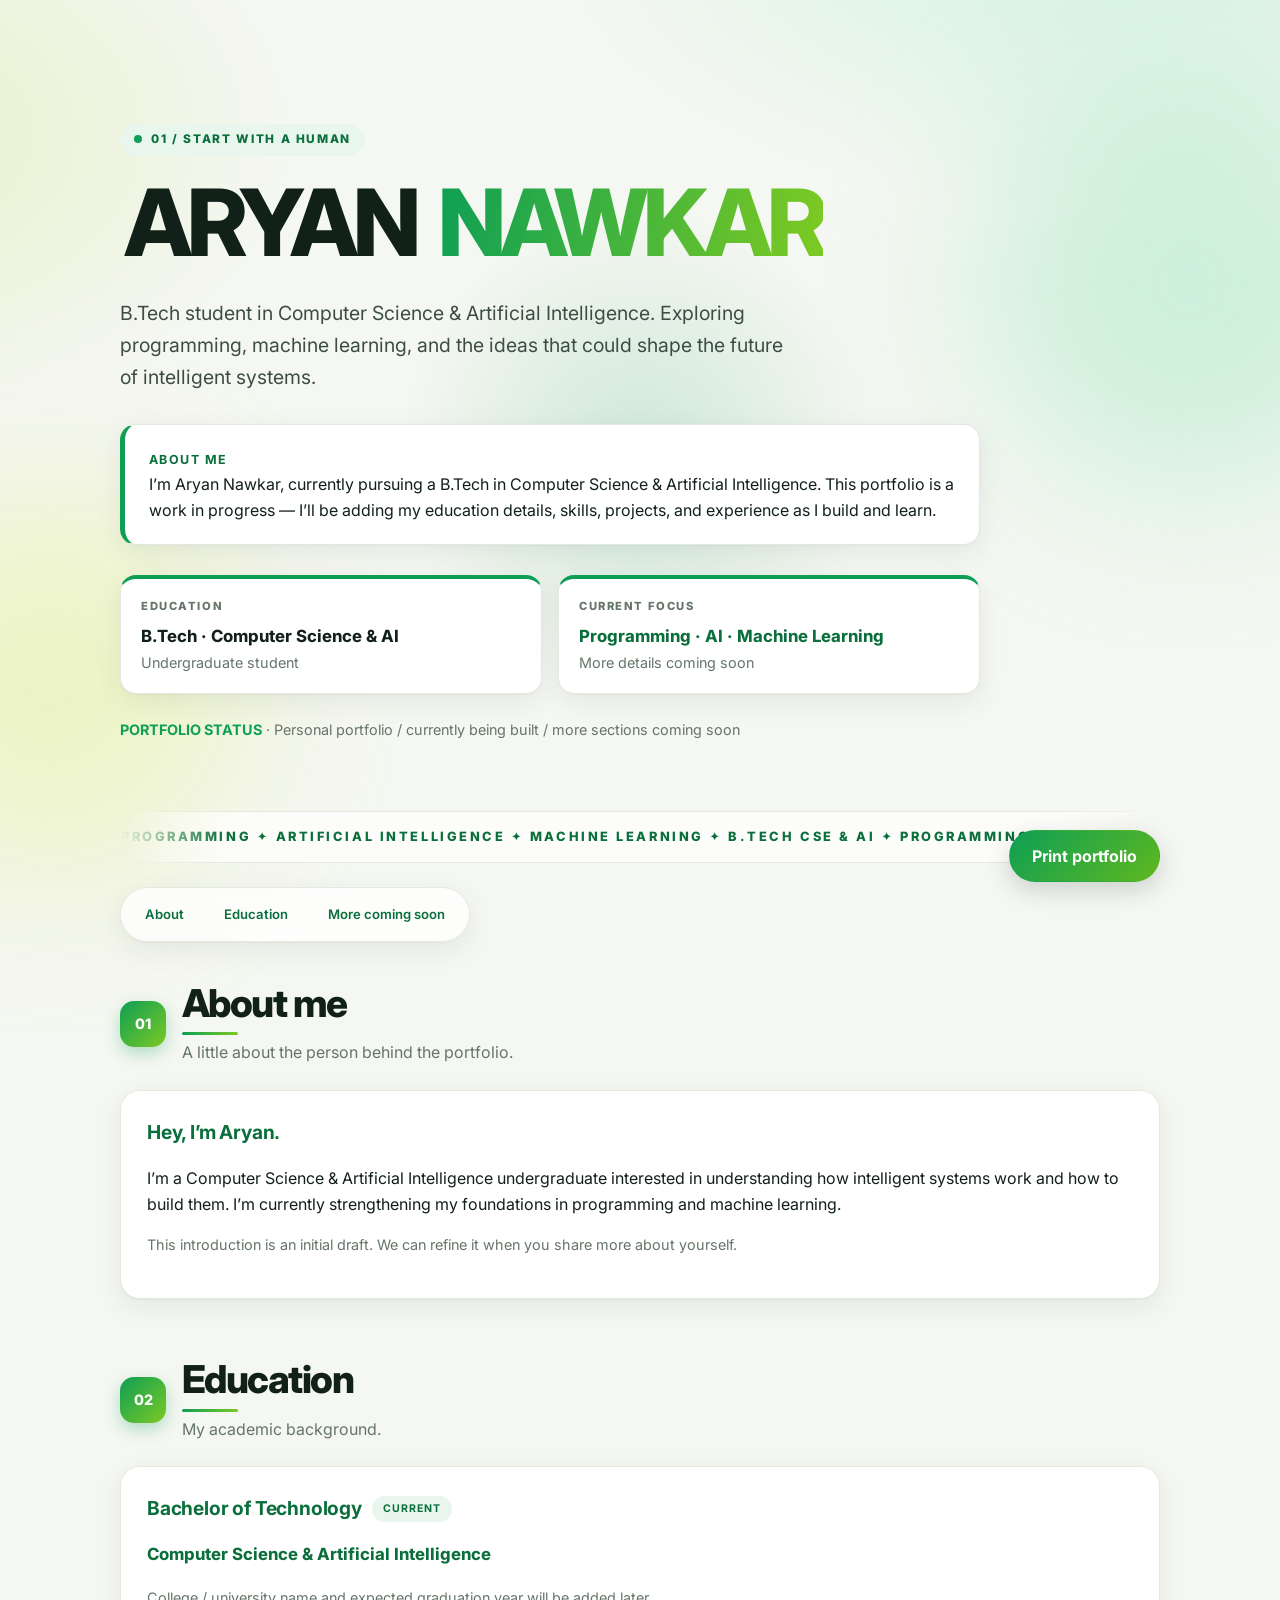
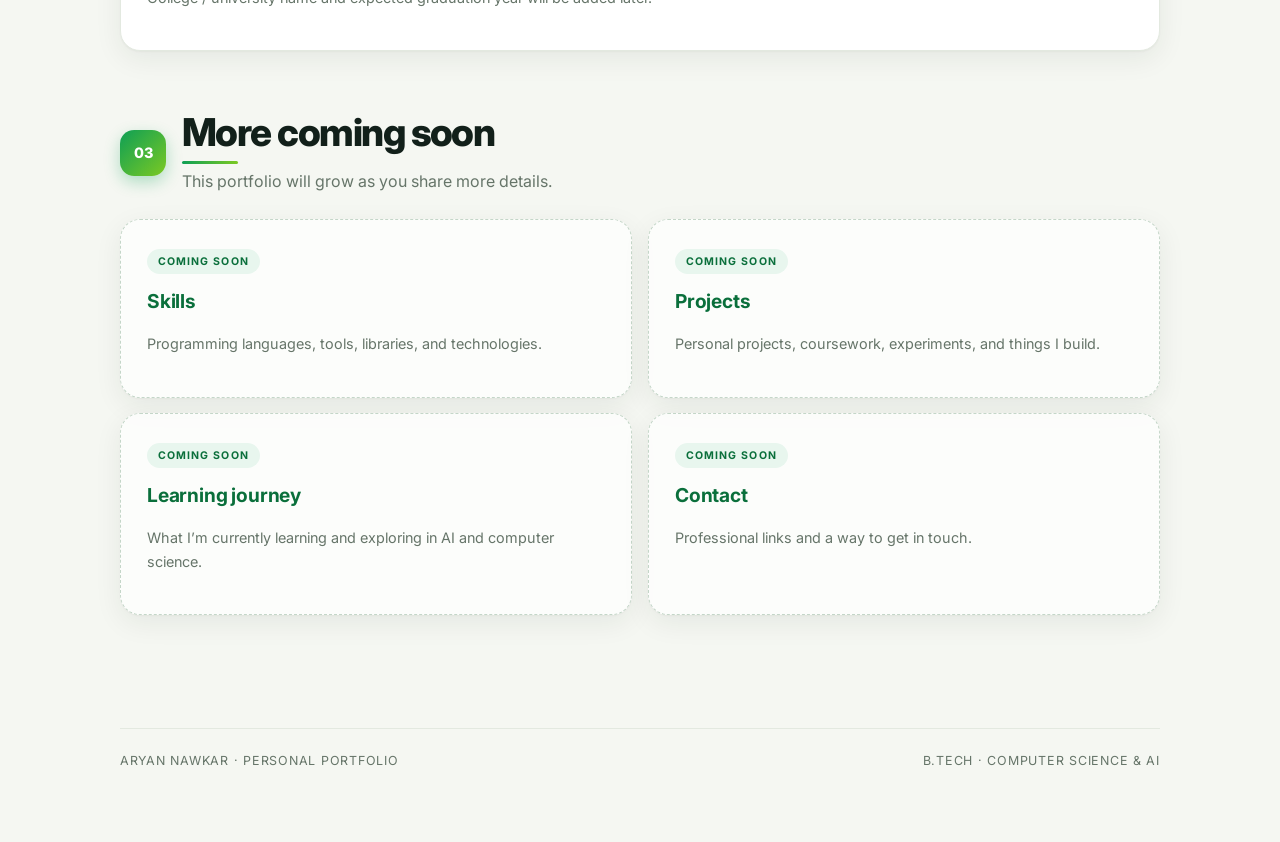
==== commit 76b0023b: "Updating Portfolio" ====
--- a/Portfolio/index.html
+++ b/Portfolio/index.html
@@ -4,79 +4,134 @@
 <meta charset="UTF-8">
 <meta name="viewport" content="width=device-width, initial-scale=1.0">
 <title>Aryan Nawkar — Portfolio</title>
+<link rel="preconnect" href="https://fonts.googleapis.com"><link href="https://fonts.googleapis.com/css2?family=Inter:wght@400;500;600;700;800&display=swap" rel="stylesheet">
 <style>
 :root{
-  --bg:#050706;--panel:#0c110e;--panel2:#111914;--line:#26372c;
-  --green:#39ff14;--green-soft:#b5ff9f;--text:#e8f2e9;--muted:#9aaa9d;
-  --amber:#d9ff6b;--danger:#ff6b6b;
+  --bg:#f5f7f2;--panel:#ffffff;--panel2:#f0f4ee;--line:#e3e9e0;
+  --green:#0e9f55;--green-dark:#0a6f3b;--green-soft:#0a6f3b;--text:#12201a;--muted:#667569;
+  --tint:#e8f6ee;--amber:#7a9a00;--danger:#d93a3a;
+  --shadow:0 1px 2px rgba(16,40,28,.04),0 8px 28px rgba(16,40,28,.07);
 }
 *{box-sizing:border-box}
 html{scroll-behavior:smooth}
-body{margin:0;background:var(--bg);color:var(--text);font:15px/1.6 Inter,ui-sans-serif,system-ui,-apple-system,BlinkMacSystemFont,"Segoe UI",sans-serif}
-body:before{content:"";position:fixed;inset:0;pointer-events:none;opacity:.12;background-image:linear-gradient(rgba(57,255,20,.08) 1px,transparent 1px),linear-gradient(90deg,rgba(57,255,20,.08) 1px,transparent 1px);background-size:42px 42px;mask-image:linear-gradient(to bottom,black,transparent 80%)}
+body{margin:0;color:var(--text);font:16px/1.65 Inter,ui-sans-serif,system-ui,-apple-system,"Segoe UI",sans-serif;
+  background:radial-gradient(900px 500px at 85% -10%,#d3f3e0 0%,transparent 60%),radial-gradient(700px 480px at -10% 15%,#e6f0c8 0%,transparent 60%),var(--bg);background-attachment:fixed}
 a{color:var(--green)}
 button,input,textarea{font:inherit}
 button{cursor:pointer}
-.shell{width:min(1100px,calc(100% - 32px));margin:auto;padding:34px 0 70px;position:relative}
-.topline{display:flex;justify-content:space-between;gap:16px;align-items:center;color:var(--muted);font-size:.72rem;letter-spacing:.15em;text-transform:uppercase}
-.brand{color:var(--green);font-weight:800}
-.hero{padding:68px 0 38px;max-width:850px}
-.kicker{color:var(--green);font-size:.78rem;letter-spacing:.18em;font-weight:800;text-transform:uppercase}
-h1{font-size:clamp(2.5rem,7vw,5.2rem);line-height:.98;letter-spacing:-.06em;margin:16px 0 20px}
-h1 span{color:var(--green);text-shadow:0 0 28px #39ff1438}
-.lead{font-size:1.12rem;color:#bdcabe;max-width:700px}
-.mission{border:1px solid #315b32;background:linear-gradient(110deg,#102014,#0b100d);padding:18px 20px;border-left:4px solid var(--green);border-radius:10px;margin:28px 0}
-.mission strong{color:var(--green);letter-spacing:.08em}
-.meta-grid{display:grid;grid-template-columns:1fr 1fr;gap:12px;margin:24px 0}
-.field{background:var(--panel);border:1px solid var(--line);border-radius:9px;padding:12px}
-.field label,.small-label{display:block;color:var(--green-soft);font-size:.72rem;font-weight:800;letter-spacing:.1em;text-transform:uppercase;margin-bottom:6px}
-input[type=text],textarea{width:100%;background:#070b08;color:var(--text);border:1px solid #344638;border-radius:6px;padding:10px;outline:none}
-input:focus,textarea:focus{border-color:var(--green);box-shadow:0 0 0 2px #39ff1420}
-.route{color:var(--muted);font-size:.9rem;margin:18px 0 34px}
-nav{display:flex;gap:8px;flex-wrap:wrap;margin:20px 0 34px}
-nav a{font-size:.78rem;text-decoration:none;border:1px solid var(--line);padding:7px 11px;border-radius:99px;color:var(--green-soft)}
-nav a:hover{background:#142316;border-color:var(--green)}
-section{scroll-margin-top:20px;margin:34px 0 52px}
-.section-head{display:flex;gap:15px;align-items:flex-start;margin-bottom:22px}
-.num{font-size:.85rem;color:var(--green);font-weight:900;border:1px solid #397d32;border-radius:7px;padding:5px 9px;white-space:nowrap}
-h2{font-size:clamp(1.6rem,4vw,2.3rem);line-height:1.1;letter-spacing:-.035em;margin:0 0 8px}
-h3{font-size:1.15rem;margin:0 0 12px;color:var(--green-soft)}
+.shell{width:min(1040px,calc(100% - 40px));margin:auto;padding:28px 0 70px;position:relative}
+.topline{display:flex;justify-content:space-between;gap:16px;align-items:center;color:var(--muted);font-size:.72rem;letter-spacing:.14em;text-transform:uppercase;padding:12px 18px;background:rgba(255,255,255,.7);backdrop-filter:blur(8px);border:1px solid var(--line);border-radius:99px}
+.brand{color:var(--green-dark);font-weight:800}
+.hero{padding:96px 0 30px;will-change:transform,opacity;max-width:860px}
+.kicker{display:inline-block;color:var(--green-dark);background:var(--tint);padding:6px 14px;border-radius:99px;font-size:.74rem;letter-spacing:.14em;font-weight:800;text-transform:uppercase}
+h1{font-size:clamp(2.8rem,8vw,5.8rem);line-height:.95;letter-spacing:-.055em;margin:22px 0 22px;font-weight:800}
+
+.lead{font-size:1.22rem;color:#3d4d43;max-width:680px}
+.mission{background:var(--panel);border:1px solid var(--line);border-left:5px solid var(--green);padding:20px 24px;border-radius:16px;margin:30px 0;box-shadow:var(--shadow)}
+.mission strong{color:var(--green-dark);letter-spacing:.12em;font-size:.78rem}
+.meta-grid{display:grid;grid-template-columns:1fr 1fr;gap:16px;margin:24px 0}
+.field{background:var(--panel);border:1px solid var(--line);border-top:4px solid var(--green);border-radius:16px;padding:18px 20px;box-shadow:var(--shadow)}
+.field label,.small-label{display:block;color:var(--muted);font-size:.7rem;font-weight:800;letter-spacing:.14em;text-transform:uppercase;margin-bottom:8px}
+input[type=text],textarea{width:100%;background:#fff;color:var(--text);border:1px solid #d3dcd2;border-radius:10px;padding:10px 12px;outline:none}
+input:focus,textarea:focus{border-color:var(--green);box-shadow:0 0 0 3px rgba(14,159,85,.15)}
+.route{color:var(--muted);font-size:.9rem;margin:20px 0 30px}
+nav{position:sticky;top:12px;z-index:6;display:flex;gap:8px;flex-wrap:wrap;margin:18px 0 36px;padding:8px;background:rgba(255,255,255,.75);backdrop-filter:blur(10px);border:1px solid var(--line);border-radius:99px;width:fit-content;max-width:100%;box-shadow:var(--shadow)}
+nav a{font-size:.82rem;font-weight:600;text-decoration:none;padding:8px 16px;border-radius:99px;color:var(--green-dark);transition:.18s}
+nav a:hover{background:var(--green);color:#fff}
+section{scroll-margin-top:80px;margin:40px 0 60px}
+.section-head{display:flex;gap:16px;align-items:center;margin-bottom:24px}
+.num{display:grid;place-items:center;width:46px;height:46px;font-size:.9rem;color:#fff;background:linear-gradient(135deg,#0e9f55,#7bc923);font-weight:800;border-radius:14px;flex:0 0 auto;box-shadow:0 6px 16px rgba(14,159,85,.3)}
+h2{font-size:clamp(1.7rem,4vw,2.4rem);line-height:1.1;letter-spacing:-.04em;margin:0 0 4px;font-weight:800}
+h3{font-size:1.2rem;margin:0 0 12px;color:var(--green-dark);letter-spacing:-.01em}
 .sub{color:var(--muted);margin:0}
-.card{background:var(--panel);border:1px solid var(--line);border-radius:12px;padding:20px;margin:14px 0}
+.card{background:var(--panel);border:1px solid var(--line);border-radius:20px;padding:26px;margin:14px 0;box-shadow:var(--shadow);transition:transform .2s,box-shadow .2s}
+.card:hover{transform:translateY(-3px);box-shadow:0 2px 4px rgba(16,40,28,.05),0 16px 36px rgba(16,40,28,.12)}
 .card-title{display:flex;align-items:center;gap:10px;margin-bottom:14px}
-.tag{font-size:.68rem;color:var(--green);border:1px solid #376c31;border-radius:5px;padding:3px 7px;letter-spacing:.08em;text-transform:uppercase}
-table{width:100%;border-collapse:collapse;margin:12px 0;background:#090e0b;border-radius:8px;overflow:hidden}
-th{background:#14251a;color:var(--green);font-size:.72rem;text-transform:uppercase;letter-spacing:.08em;text-align:left}
-th,td{padding:11px 12px;border:1px solid #26372c;vertical-align:top}
-td{color:#d8e4da}
+.card-title h3{margin:0}
+.tag{display:inline-block;font-size:.66rem;font-weight:700;color:var(--green-dark);background:var(--tint);border-radius:99px;padding:4px 11px;letter-spacing:.1em;text-transform:uppercase}
+table{width:100%;border-collapse:separate;border-spacing:0;margin:12px 0;background:#fff;border-radius:12px;overflow:hidden;border:1px solid var(--line)}
+th{background:var(--tint);color:var(--green-dark);font-size:.72rem;text-transform:uppercase;letter-spacing:.08em;text-align:left}
+th,td{padding:12px 14px;border-bottom:1px solid var(--line);vertical-align:top}
+td{color:#2a3a30}
 td input[type=text]{min-width:100px}
 td textarea{min-height:48px;resize:vertical}
-.prompt{border:1px dashed #4a873f;background:#0b160d;border-radius:9px;padding:16px;color:#d9f6d4}
-.prompt strong{color:var(--green)}
-.checkline{display:flex;align-items:flex-start;gap:10px;margin:10px 0;color:#dce8de}
+.prompt{border:1px dashed #8fcfa6;background:#f1faf4;border-radius:14px;padding:18px;color:#1f3a2a}
+.prompt strong{color:var(--green-dark)}
+.checkline{display:flex;align-items:flex-start;gap:10px;margin:10px 0;color:#2a3a30}
 input[type=checkbox]{accent-color:var(--green);width:17px;height:17px;margin-top:4px;flex:0 0 auto}
 .choice-row{display:flex;gap:18px;flex-wrap:wrap}
 .choice-row label{display:flex;align-items:center;gap:7px}
-.note{color:var(--muted);font-size:.88rem}
+.note{color:var(--muted);font-size:.9rem}
 textarea{min-height:80px;resize:vertical}
-.grid-two{display:grid;grid-template-columns:1fr 1fr;gap:14px}
-.actions{position:sticky;bottom:14px;z-index:5;display:flex;justify-content:flex-end;gap:9px;margin-top:40px;pointer-events:none}
-.actions button{pointer-events:auto;border:1px solid #4d9e40;border-radius:8px;background:#102014;color:var(--green);font-weight:800;padding:10px 15px;box-shadow:0 6px 24px #0009}
-.actions button.primary{background:var(--green);color:#061006;border-color:var(--green)}
-.actions button:hover{filter:brightness(1.12)}
-footer{border-top:1px solid var(--line);padding-top:20px;color:var(--muted);font-size:.8rem;display:flex;justify-content:space-between;gap:12px}
-.progress{height:5px;background:#18221b;border-radius:99px;overflow:hidden;margin:14px 0 4px}
+.grid-two{display:grid;grid-template-columns:1fr 1fr;gap:16px}
+.grid-two .card{margin:0;border-style:dashed;border-color:#c4d6c8;background:rgba(255,255,255,.7)}
+.actions{position:sticky;bottom:18px;z-index:5;display:flex;justify-content:flex-end;gap:9px;margin-top:40px;pointer-events:none}
+.actions button{pointer-events:auto;border:1px solid var(--line);border-radius:99px;background:#fff;color:var(--green-dark);font-weight:700;padding:12px 22px;box-shadow:0 8px 24px rgba(16,40,28,.18);transition:.18s}
+.actions button.primary{background:linear-gradient(135deg,#0e9f55,#5fb81f);color:#fff;border-color:transparent}
+.actions button:hover{transform:translateY(-2px)}
+footer{border-top:1px solid var(--line);padding-top:22px;color:var(--muted);font-size:.78rem;letter-spacing:.06em;display:flex;justify-content:space-between;gap:12px}
+.progress{height:5px;background:#dfe8e1;border-radius:99px;overflow:hidden;margin:14px 0 4px}
 .progress span{display:block;height:100%;width:0;background:var(--green);transition:width .2s}
-@media(max-width:700px){.shell{width:min(100% - 22px,1100px);padding-top:22px}.hero{padding-top:48px}.meta-grid,.grid-two{grid-template-columns:1fr}.topline{align-items:flex-start;flex-direction:column}table{display:block;overflow-x:auto;white-space:normal}th,td{min-width:150px}.section-head{gap:10px}.card{padding:14px}.actions{bottom:8px}}
-@media print{body{background:#fff;color:#111}.shell{width:100%;padding:0}.topline,.actions,nav,.progress{display:none!important}.hero{padding:20px 0}.mission,.card,.field,.prompt{background:#fff;color:#111;border:1px solid #999;break-inside:avoid}h1,h2,h3,.kicker,.brand,.num,.field label,.tag,th{color:#111;text-shadow:none}input,textarea{background:#fff;color:#111;border:1px solid #999}table,th,td{background:#fff;color:#111;border-color:#aaa}section{break-inside:avoid-page}.note,.sub,.lead,.route,footer{color:#333}}
+@media(max-width:700px){.shell{width:min(100% - 24px,1040px);padding-top:16px}.hero{padding-top:48px}.meta-grid,.grid-two{grid-template-columns:1fr}.topline{align-items:flex-start;flex-direction:column;border-radius:18px}nav{border-radius:18px}table{display:block;overflow-x:auto;white-space:normal}th,td{min-width:150px}.section-head{gap:12px}.card{padding:18px}.actions{bottom:10px}}
+@media print{body{background:#fff;color:#111}.shell{width:100%;padding:0}.topline,.actions,nav,.progress{display:none!important}.hero{padding:20px 0}.mission,.card,.field,.prompt{background:#fff;color:#111;border:1px solid #999;box-shadow:none;break-inside:avoid}h1,h2,h3,.kicker,.brand,.field label,.tag,th{color:#111}h1 .g i{color:#111;background:none;-webkit-text-fill-color:#111;animation:none}.w i{transform:none!important}.num{background:#fff;color:#111;border:1px solid #999;box-shadow:none}input,textarea{background:#fff;color:#111;border:1px solid #999}table,th,td{background:#fff;color:#111;border-color:#aaa}section{break-inside:avoid-page}.note,.sub,.lead,.route,footer{color:#333}}
+
+.scrollbar{position:fixed;top:0;left:0;height:3px;width:100%;transform-origin:0 50%;transform:scaleX(0);background:linear-gradient(90deg,#0e9f55,#7bc923);z-index:50}
+.blob{position:fixed;border-radius:50%;filter:blur(80px);opacity:.45;pointer-events:none;z-index:0;will-change:transform}
+.blob.b1{width:420px;height:420px;right:-120px;top:8vh;background:#9fe8bd}
+.blob.b2{width:380px;height:380px;left:-140px;top:55vh;background:#e3f08f}
+.reveal{opacity:0;transform:translateY(46px) scale(.97);filter:blur(6px);transition:opacity 1s cubic-bezier(.16,1,.3,1),transform 1s cubic-bezier(.16,1,.3,1),filter 1s cubic-bezier(.16,1,.3,1),box-shadow .2s;transition-delay:var(--d,0ms)}
+.reveal.in{opacity:1;transform:none;filter:none}
+.section-head.reveal .num{transition:transform .9s cubic-bezier(.34,1.56,.64,1) .25s;transform:scale(.3) rotate(-25deg)}
+.section-head.reveal.in .num{transform:none}
+h1.reveal{transform:translateY(60px) scale(.94)}
+nav a.active{background:var(--green);color:#fff}
+@media(prefers-reduced-motion:reduce){.reveal{opacity:1;transform:none;filter:none;transition:none}.blob,.scrollbar{display:none}}
+@media print{.blob,.scrollbar{display:none!important}.reveal{opacity:1!important;transform:none!important;filter:none!important}}
+
+html{overflow-x:clip}
+.w{display:inline-block;overflow:hidden;vertical-align:top;padding:0 .04em .1em}
+.w i{display:inline-block;font-style:normal;transform:translateY(112%) rotate(4deg);transition:transform 1.2s cubic-bezier(.16,1,.3,1)}
+.split.in .w i{transform:none}
+.split.in .w.g i{transition-delay:.18s}
+.g i{background:linear-gradient(100deg,#0e9f55,#7bc923,#0e9f55,#7bc923);background-size:300% 100%;-webkit-background-clip:text;background-clip:text;color:transparent;animation:shine 6s linear infinite}
+@keyframes shine{to{background-position:-300% 0}}
+@keyframes floaty{0%,100%{translate:0 0;border-radius:50%}50%{translate:30px -40px;border-radius:44% 56% 52% 48%}}
+.blob.b1{animation:floaty 14s ease-in-out infinite}
+.blob.b2{animation:floaty 18s ease-in-out infinite reverse}
+@keyframes pulse{0%{box-shadow:0 0 0 0 rgba(14,159,85,.5)}100%{box-shadow:0 0 0 10px rgba(14,159,85,0)}}
+.kicker::before{content:"";display:inline-block;width:8px;height:8px;border-radius:50%;background:var(--green);margin-right:9px;animation:pulse 1.8s infinite}
+@keyframes navin{from{opacity:0;transform:translateY(-30px)}to{opacity:1;transform:none}}
+nav{animation:navin .9s .9s cubic-bezier(.16,1,.3,1) both}
+.marquee{overflow:hidden;margin:10px 0 24px;padding:14px 0;border:1px solid var(--line);border-radius:99px;background:rgba(255,255,255,.7);-webkit-mask-image:linear-gradient(90deg,transparent,#000 10%,#000 90%,transparent);mask-image:linear-gradient(90deg,transparent,#000 10%,#000 90%,transparent)}
+.marquee .track{display:flex;width:max-content;animation:marq 28s linear infinite}
+.marquee span{white-space:pre;font-weight:800;font-size:.8rem;letter-spacing:.2em;text-transform:uppercase;color:var(--green-dark)}
+@keyframes marq{to{transform:translateX(-50%)}}
+h2::after{content:"";display:block;height:3px;width:0;margin-top:8px;border-radius:3px;background:linear-gradient(90deg,#0e9f55,#7bc923);transition:width 1.1s .5s cubic-bezier(.16,1,.3,1)}
+.section-head.in h2::after{width:56px}
+.num{animation:glow 3s ease-in-out infinite}
+@keyframes glow{50%{box-shadow:0 6px 26px rgba(14,159,85,.55)}}
+.grid-two .card.reveal:not(.in),.meta-grid .field.reveal:not(.in):nth-child(odd){transform:translateX(-60px) scale(.96)}
+.grid-two .card.reveal:not(.in):nth-child(even),.meta-grid .field.reveal:not(.in):nth-child(even){transform:translateX(60px) scale(.96)}
+.card,.field{position:relative;overflow:hidden}
+.card::after,.field::after{content:"";position:absolute;inset:0;pointer-events:none;opacity:0;transition:opacity .3s;background:radial-gradient(320px circle at var(--mx,50%) var(--my,50%),rgba(14,159,85,.14),transparent 60%)}
+.card:hover::after,.field:hover::after{opacity:1}
+.card.reveal.in,.field.reveal.in{transform:perspective(900px) rotateX(var(--rx,0deg)) rotateY(var(--ry,0deg)) translateY(var(--ty,0px))}
+.card.reveal.in:hover,.field.reveal.in:hover{--ty:-5px}
+.card.reveal.in.ready,.field.reveal.in.ready{transition:transform .18s ease-out,box-shadow .25s,opacity .3s}
+.glow{position:fixed;left:0;top:0;width:520px;height:520px;margin:-260px 0 0 -260px;border-radius:50%;pointer-events:none;z-index:0;background:radial-gradient(circle,rgba(14,159,85,.16),transparent 65%);will-change:transform}
+.actions button{transform:translate(var(--bx,0px),var(--by,0px))}
+.actions button:hover{transform:translate(var(--bx,0px),calc(var(--by,0px) - 2px))}
+@media(hover:none){.glow{display:none}}
+@media(prefers-reduced-motion:reduce){.w i{transform:none;transition:none}.blob,.marquee .track,.g i,.num,nav,.kicker::before{animation:none}}
+@media print{.glow,.marquee{display:none!important}.card::after,.field::after{display:none}.card,.field{transform:none!important}}
 </style>
 </head>
 <body>
+<div class="scrollbar" id="bar"></div><div class="blob b1" id="b1"></div><div class="blob b2" id="b2"></div><div class="glow" id="glow"></div>
 <div class="shell">
-  <div class="topline"><div class="brand">PORTFOLIO QUALITY LAB <span style="color:var(--muted)">/ FIRST-SEMESTER AI</span></div><div>Design · Test · Improve</div></div>
   <header class="hero">
     <div class="kicker">01 / Start with a human</div>
-    <h1>ARYAN <span>NAWKAR</span></h1>
+    <h1 class="split"><span class="w"><i>ARYAN</i></span> <span class="w g"><i>NAWKAR</i></span></h1>
     <p class="lead">B.Tech student in Computer Science &amp; Artificial Intelligence. Exploring programming, machine learning, and the ideas that could shape the future of intelligent systems.</p>
     <div class="mission"><strong>ABOUT ME</strong><br>I’m Aryan Nawkar, currently pursuing a B.Tech in Computer Science &amp; Artificial Intelligence. This portfolio is a work in progress — I’ll be adding my education details, skills, projects, and experience as I build and learn.</div>
     <div class="meta-grid">
@@ -86,6 +141,7 @@
     <p class="route"><strong style="color:var(--green)">PORTFOLIO STATUS</strong> · Personal portfolio / currently being built / more sections coming soon</p>
     
   </header>
+  <div class="marquee" aria-hidden="true"><div class="track"><span>Programming ✦ Artificial Intelligence ✦ Machine Learning ✦ B.Tech CSE &amp; AI ✦ Programming ✦ Artificial Intelligence ✦ Machine Learning ✦ B.Tech CSE &amp; AI ✦ Programming ✦ Artificial Intelligence ✦ Machine Learning ✦ B.Tech CSE &amp; AI ✦ </span><span>Programming ✦ Artificial Intelligence ✦ Machine Learning ✦ B.Tech CSE &amp; AI ✦ Programming ✦ Artificial Intelligence ✦ Machine Learning ✦ B.Tech CSE &amp; AI ✦ Programming ✦ Artificial Intelligence ✦ Machine Learning ✦ B.Tech CSE &amp; AI ✦ </span></div></div>
   <nav aria-label="Lab sections">
     <a href="#about">About</a><a href="#education">Education</a><a href="#coming-soon">More coming soon</a>
   </nav>
@@ -121,6 +177,59 @@
   <div class="actions"><button type="button" class="primary" onclick="window.print()">Print portfolio</button></div>
   <footer><span>ARYAN NAWKAR · PERSONAL PORTFOLIO</span><span>B.TECH · COMPUTER SCIENCE &amp; AI</span></footer>
 </div>
-<script>/* Portfolio content can be updated as details are added. */</script>
+<script>
+(function(){
+  var reduce=matchMedia('(prefers-reduced-motion: reduce)').matches;
+  var groups=[['.kicker',0],['.lead',420],['.mission',540],['.meta-grid .field',660],['.route',860]];
+  groups.forEach(function(g){document.querySelectorAll(g[0]).forEach(function(el,i){el.classList.add('reveal');el.style.setProperty('--d',(g[1]+i*120)+'ms')})});
+  document.querySelectorAll('.section-head,.card,footer').forEach(function(el){
+    el.classList.add('reveal');
+    var p=el.parentElement,i=p.classList.contains('grid-two')?Array.prototype.indexOf.call(p.children,el):0;
+    el.style.setProperty('--d',(i*130)+'ms');
+  });
+  var io=new IntersectionObserver(function(es){es.forEach(function(e){if(e.isIntersecting){var t=e.target;t.classList.add('in');io.unobserve(t);if(t.classList.contains('card')||t.classList.contains('field'))setTimeout(function(){t.classList.add('ready')},1300+(parseInt(t.style.getPropertyValue('--d'))||0))}})},{threshold:.12,rootMargin:'0px 0px -6% 0px'});
+  document.querySelectorAll('.reveal').forEach(function(el){io.observe(el)});
+  setTimeout(function(){document.querySelector('h1.split').classList.add('in')},150);
+  // hero + scroll-linked
+  var hero=document.querySelector('.hero'),bar=document.getElementById('bar'),b1=document.getElementById('b1'),b2=document.getElementById('b2');
+  var links=[].slice.call(document.querySelectorAll('nav a')),secs=links.map(function(a){return document.querySelector(a.getAttribute('href'))});
+  var ticking=false;
+  function frame(){
+    ticking=false;
+    var y=window.scrollY,max=document.documentElement.scrollHeight-innerHeight;
+    bar.style.transform='scaleX('+(max>0?y/max:0)+')';
+    if(!reduce){
+      var p=Math.min(y/(hero.offsetHeight*.9),1);
+      hero.style.transform='translateY('+(p*-50)+'px) scale('+(1-p*.07)+')';
+      hero.style.opacity=1-p*.9;
+      b1.style.transform='translate3d(0,'+(y*-.12)+'px,0)';
+      b2.style.transform='translate3d(0,'+(y*.1)+'px,0)';
+    }
+    var cur=-1;secs.forEach(function(sc,i){if(sc&&sc.getBoundingClientRect().top<innerHeight*.4)cur=i});
+    links.forEach(function(a,i){a.classList.toggle('active',i===cur)});
+  }
+  addEventListener('scroll',function(){if(!ticking){ticking=true;requestAnimationFrame(frame)}},{passive:true});
+  addEventListener('resize',frame);frame();
+  if(reduce||!matchMedia('(hover:hover)').matches)return;
+  // cursor glow (smoothed)
+  var g=document.getElementById('glow'),tx=innerWidth/2,ty=innerHeight/2,cx=tx,cy=ty;
+  addEventListener('mousemove',function(e){tx=e.clientX;ty=e.clientY});
+  (function loop(){cx+=(tx-cx)*.12;cy+=(ty-cy)*.12;g.style.transform='translate3d('+cx+'px,'+cy+'px,0)';requestAnimationFrame(loop)})();
+  // 3D tilt + glare
+  document.querySelectorAll('.card,.field').forEach(function(el){
+    el.addEventListener('mousemove',function(e){
+      var r=el.getBoundingClientRect(),x=(e.clientX-r.left)/r.width,y=(e.clientY-r.top)/r.height;
+      el.style.setProperty('--ry',((x-.5)*8)+'deg');el.style.setProperty('--rx',((.5-y)*8)+'deg');
+      el.style.setProperty('--mx',(x*100)+'%');el.style.setProperty('--my',(y*100)+'%');
+    });
+    el.addEventListener('mouseleave',function(){el.style.setProperty('--rx','0deg');el.style.setProperty('--ry','0deg')});
+  });
+  // magnetic button
+  document.querySelectorAll('.actions button').forEach(function(b){
+    b.addEventListener('mousemove',function(e){var r=b.getBoundingClientRect();b.style.setProperty('--bx',((e.clientX-r.left-r.width/2)*.25)+'px');b.style.setProperty('--by',((e.clientY-r.top-r.height/2)*.35)+'px')});
+    b.addEventListener('mouseleave',function(){b.style.setProperty('--bx','0px');b.style.setProperty('--by','0px')});
+  });
+})();
+</script>
 </body>
 </html>
